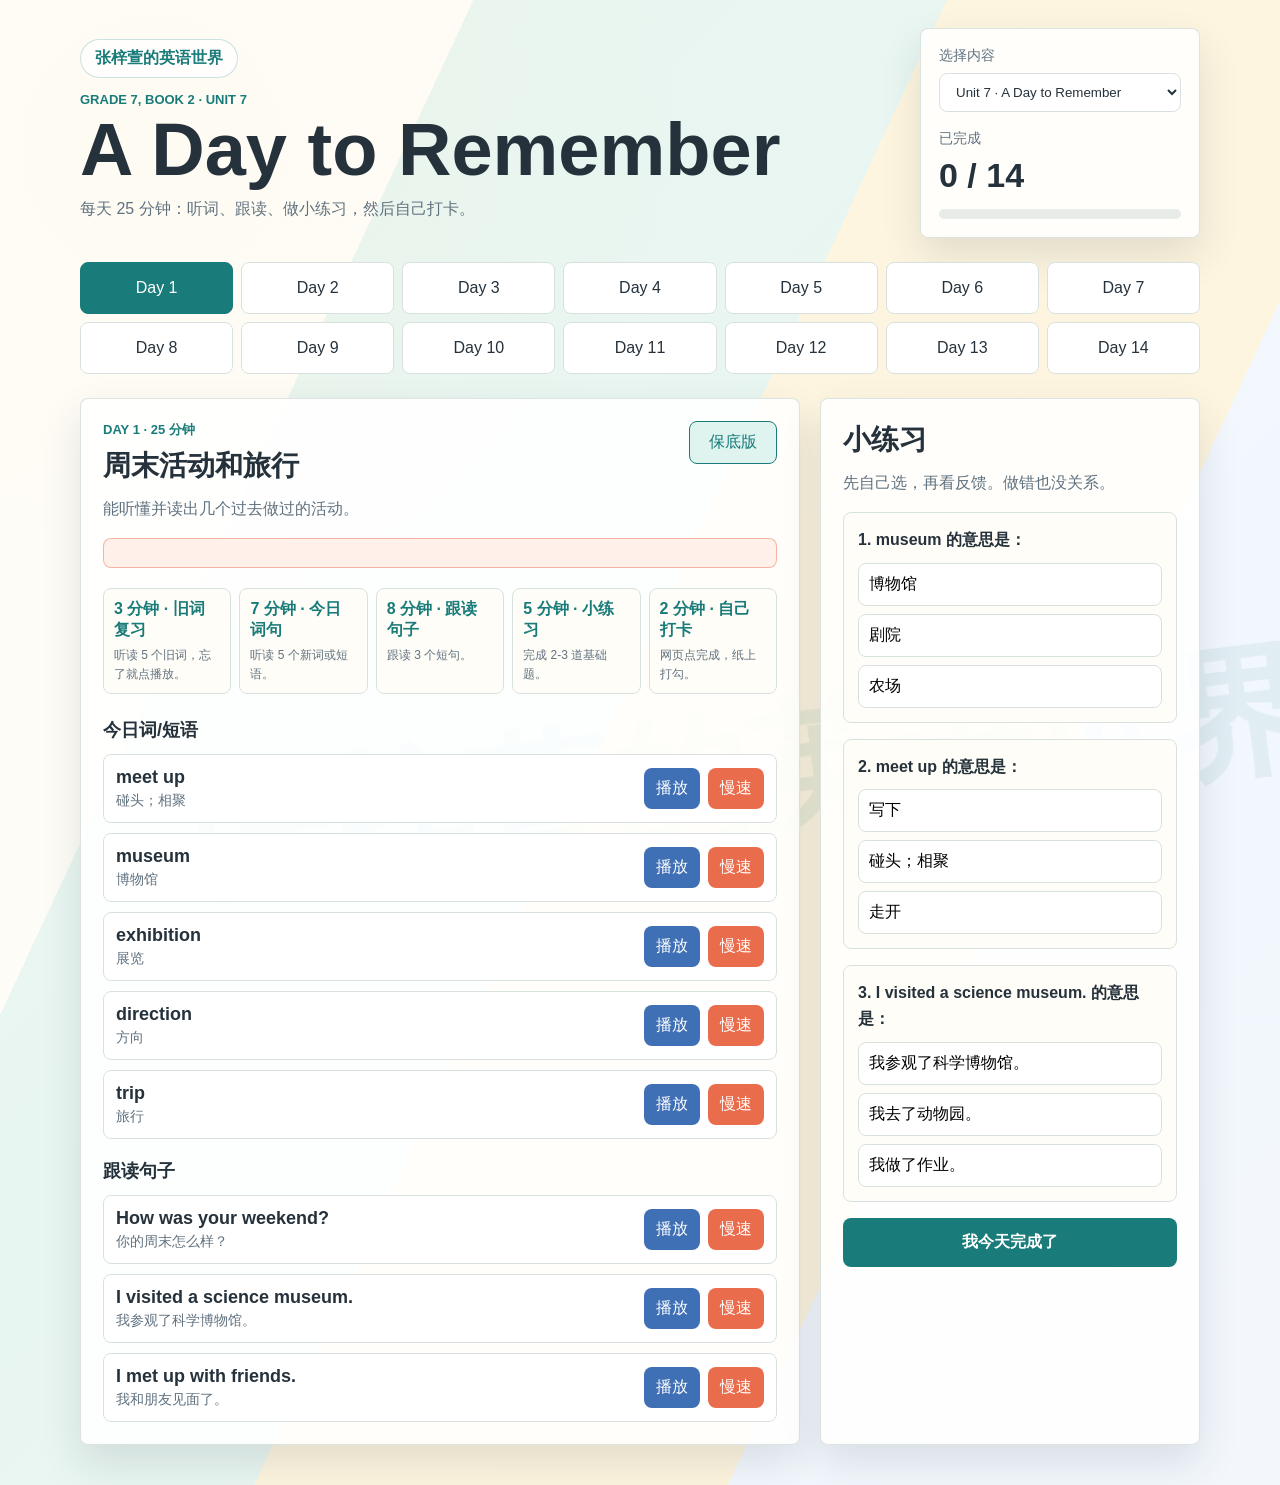
==== English-Checkin.html @ 557998bc "Build English check-in app" ====
<!doctype html>
<html lang="zh-CN">
  <head>
    <meta charset="utf-8">
    <meta name="viewport" content="width=device-width, initial-scale=1">
    <title>English Check-in</title>
    <style>
:root {
  --ink: #25313b;
  --muted: #60717f;
  --paper: #fffdf7;
  --surface: #ffffff;
  --line: #d9e1df;
  --teal: #197c7a;
  --teal-soft: #dff3ef;
  --gold: #f4b942;
  --coral: #e96c4c;
  --blue: #3f6fb5;
  --shadow: 0 18px 40px rgba(37, 49, 59, 0.12);
}

* {
  box-sizing: border-box;
}

body {
  position: relative;
  margin: 0;
  color: var(--ink);
  background:
    linear-gradient(115deg, rgba(255, 253, 247, 0.92) 0 24%, rgba(232, 246, 241, 0.84) 24% 48%, rgba(255, 245, 221, 0.9) 48% 72%, rgba(242, 248, 255, 0.9) 72%),
    radial-gradient(circle at 12% 10%, rgba(244, 185, 66, 0.22), transparent 30%),
    linear-gradient(135deg, #f8f3e7 0%, #e9f4f2 45%, #f9efe7 100%);
  font-family: "Microsoft YaHei", "Segoe UI", sans-serif;
}

body::before {
  content: "张梓萱的英语世界";
  position: fixed;
  right: -34px;
  bottom: 28px;
  z-index: -1;
  color: rgba(25, 124, 122, 0.08);
  font-size: clamp(48px, 11vw, 160px);
  font-weight: 900;
  letter-spacing: 0;
  transform: rotate(-7deg);
  white-space: nowrap;
}

button {
  font: inherit;
}

.app-shell {
  width: min(1120px, calc(100% - 32px));
  margin: 0 auto;
  padding: 28px 0 40px;
}

.hero {
  display: grid;
  grid-template-columns: 1fr minmax(220px, 280px);
  gap: 20px;
  align-items: end;
  min-height: 180px;
}

.eyebrow {
  margin: 0 0 8px;
  color: var(--teal);
  font-size: 13px;
  font-weight: 700;
  letter-spacing: 0;
  text-transform: uppercase;
}

.brand-banner {
  display: inline-flex;
  margin: 0 0 14px;
  border: 1px solid rgba(25, 124, 122, 0.22);
  border-radius: 999px;
  background: rgba(255, 255, 255, 0.72);
  color: var(--teal);
  padding: 8px 14px;
  font-size: 16px;
  font-weight: 800;
}

h1,
h2,
h3,
p {
  margin-top: 0;
}

h1 {
  margin-bottom: 10px;
  font-size: clamp(38px, 7vw, 74px);
  line-height: 0.95;
  letter-spacing: 0;
}

h2 {
  margin-bottom: 10px;
  font-size: 28px;
  letter-spacing: 0;
}

h3 {
  margin-bottom: 12px;
  font-size: 18px;
  letter-spacing: 0;
}

.hero-copy,
.goal,
.practice-note,
.complete-note {
  color: var(--muted);
  line-height: 1.7;
}

.fallback-panel {
  display: grid;
  gap: 8px;
  margin: 16px 0 20px;
  border: 1px solid rgba(233, 108, 76, 0.45);
  border-radius: 8px;
  background: #fff0ea;
  padding: 14px;
}

.fallback-panel strong {
  color: #87381f;
}

.fallback-panel span {
  color: var(--ink);
  line-height: 1.6;
}

.fallback-panel button {
  justify-self: start;
  border: 0;
  border-radius: 8px;
  background: var(--coral);
  color: #ffffff;
  cursor: pointer;
  padding: 10px 12px;
}

.progress-panel,
.lesson-card,
.practice-card {
  border: 1px solid rgba(217, 225, 223, 0.9);
  border-radius: 8px;
  background: rgba(255, 255, 255, 0.88);
  box-shadow: var(--shadow);
}

.progress-panel {
  padding: 18px;
}

.progress-label {
  display: block;
  margin-bottom: 8px;
  color: var(--muted);
  font-size: 14px;
}

.unit-picker-label {
  display: block;
  margin-bottom: 8px;
  color: var(--muted);
  font-size: 14px;
}

.unit-picker {
  width: 100%;
  margin-bottom: 18px;
  border: 1px solid var(--line);
  border-radius: 8px;
  background: #ffffff;
  color: var(--ink);
  padding: 10px 12px;
}

.progress-panel strong {
  display: block;
  margin-bottom: 14px;
  font-size: 34px;
}

.progress-track {
  height: 10px;
  overflow: hidden;
  border-radius: 999px;
  background: #e8ece9;
}

.progress-track span {
  display: block;
  width: 0%;
  height: 100%;
  border-radius: inherit;
  background: linear-gradient(90deg, var(--teal), var(--gold));
}

.day-tabs {
  display: grid;
  grid-template-columns: repeat(7, minmax(0, 1fr));
  gap: 8px;
  margin: 24px 0;
}

.day-tab {
  min-height: 52px;
  border: 1px solid var(--line);
  border-radius: 8px;
  color: var(--ink);
  background: var(--surface);
  cursor: pointer;
}

.day-tab.active {
  border-color: var(--teal);
  color: #ffffff;
  background: var(--teal);
}

.day-tab.done::after {
  content: "完成";
  display: block;
  margin-top: 2px;
  font-size: 12px;
  color: inherit;
}

.today-layout {
  display: grid;
  grid-template-columns: minmax(0, 1fr) minmax(320px, 380px);
  gap: 20px;
}

.lesson-card,
.practice-card {
  padding: 22px;
}

.lesson-heading {
  display: flex;
  justify-content: space-between;
  gap: 16px;
  align-items: start;
}

.ghost-button {
  min-width: 88px;
  border: 1px solid var(--teal);
  border-radius: 8px;
  color: var(--teal);
  background: var(--teal-soft);
  cursor: pointer;
  padding: 10px 12px;
}

.routine {
  display: grid;
  grid-template-columns: repeat(5, minmax(0, 1fr));
  gap: 8px;
  margin: 16px 0 24px;
}

.routine-step {
  border: 1px solid var(--line);
  border-radius: 8px;
  padding: 10px;
  background: var(--paper);
}

.routine-step strong {
  display: block;
  margin-bottom: 4px;
  color: var(--teal);
}

.routine-step span {
  color: var(--muted);
  font-size: 12px;
}

.block {
  margin-top: 20px;
}

.chip-row {
  display: grid;
  grid-template-columns: repeat(5, minmax(0, 1fr));
  gap: 8px;
}

.chip {
  border-radius: 999px;
  background: #edf1f5;
  padding: 8px 12px;
  font-size: 14px;
}

.review-audio {
  min-height: 70px;
  border: 1px solid var(--line);
  border-radius: 8px;
  background: #ffffff;
  color: var(--ink);
  cursor: pointer;
  padding: 10px;
  text-align: left;
}

.review-audio strong {
  display: block;
  font-size: 15px;
}

.review-audio span {
  display: block;
  margin-top: 5px;
  color: var(--muted);
  font-size: 12px;
}

.item-list {
  display: grid;
  gap: 10px;
}

.learn-item {
  display: grid;
  grid-template-columns: minmax(0, 1fr) auto auto;
  gap: 8px;
  align-items: center;
  border: 1px solid var(--line);
  border-radius: 8px;
  padding: 12px;
  background: #ffffff;
}

.learn-item strong {
  display: block;
  font-size: 18px;
}

.learn-item span {
  display: block;
  margin-top: 4px;
  color: var(--muted);
  font-size: 14px;
}

.audio-button {
  border: 0;
  border-radius: 8px;
  background: var(--blue);
  color: white;
  cursor: pointer;
  padding: 10px 12px;
}

.audio-button.slow {
  background: var(--coral);
}

.quiz-item {
  margin-bottom: 16px;
  border: 1px solid var(--line);
  border-radius: 8px;
  padding: 14px;
  background: var(--paper);
}

.quiz-prompt {
  margin-bottom: 10px;
  font-weight: 700;
  line-height: 1.6;
}

.choice {
  display: block;
  width: 100%;
  margin-top: 8px;
  border: 1px solid var(--line);
  border-radius: 8px;
  background: #ffffff;
  cursor: pointer;
  padding: 10px;
  text-align: left;
}

.choice.correct {
  border-color: var(--teal);
  background: var(--teal-soft);
}

.choice.wrong {
  border-color: var(--coral);
  background: #fff0ea;
}

.complete-button {
  width: 100%;
  border: 0;
  border-radius: 8px;
  background: var(--teal);
  color: #ffffff;
  cursor: pointer;
  padding: 14px 16px;
  font-weight: 700;
}

.complete-note {
  margin: 12px 0 0;
  text-align: center;
}

@media (max-width: 860px) {
  .hero,
  .today-layout {
    grid-template-columns: 1fr;
  }

  .day-tabs {
    grid-template-columns: repeat(4, minmax(0, 1fr));
  }

  .routine {
    grid-template-columns: repeat(2, minmax(0, 1fr));
  }

  .chip-row {
    grid-template-columns: repeat(2, minmax(0, 1fr));
  }
}

@media (max-width: 560px) {
  .app-shell {
    width: min(100% - 20px, 1120px);
    padding-top: 18px;
  }

  .day-tabs {
    grid-template-columns: repeat(2, minmax(0, 1fr));
  }

  .learn-item {
    grid-template-columns: 1fr;
  }

  .chip-row {
    grid-template-columns: 1fr;
  }
}

    </style>
  </head>
  <body>
    <main class="app-shell">
      <header class="hero">
        <div>
          <p class="brand-banner">张梓萱的英语世界</p>
          <p class="eyebrow" id="unitMeta">Grade 7</p>
          <h1 id="unitTitle">English Check-in</h1>
          <p class="hero-copy" id="unitCopy">每天 25 分钟：听词、跟读、做 3 道小题，然后自己打卡。</p>
        </div>
        <div class="progress-panel" aria-label="学习进度">
          <label class="unit-picker-label" for="unitPicker">选择内容</label>
          <select id="unitPicker" class="unit-picker"></select>
          <span class="progress-label">已完成</span>
          <strong id="doneCount">0 / 7</strong>
          <div class="progress-track"><span id="progressBar"></span></div>
        </div>
      </header>

      <section class="day-tabs" id="dayTabs" aria-label="选择学习天数"></section>

      <section class="today-layout">
        <article class="lesson-card">
          <div class="lesson-heading">
            <div>
              <p class="eyebrow" id="lessonMeta">Day 1</p>
              <h2 id="lessonTitle">加载中</h2>
            </div>
            <button class="ghost-button" id="fallbackButton" type="button">保底版</button>
          </div>

          <p class="goal" id="lessonGoal"></p>
          <div class="fallback-panel" id="fallbackPanel" hidden></div>

          <div class="routine" id="routine"></div>

          <section class="block" id="reviewBlock" hidden>
            <h3>旧词复习</h3>
            <div class="chip-row" id="reviewList"></div>
          </section>

          <section class="block">
            <h3>今日词/短语</h3>
            <div class="item-list" id="termList"></div>
          </section>

          <section class="block">
            <h3>跟读句子</h3>
            <div class="item-list" id="sentenceList"></div>
          </section>
        </article>

        <aside class="practice-card">
          <h2>小练习</h2>
          <p class="practice-note">先自己选，再看反馈。做错也没关系。</p>
          <div id="quizList"></div>
          <button class="complete-button" id="completeButton" type="button">我今天完成了</button>
          <p class="complete-note" id="completeNote"></p>
        </aside>
      </section>
    </main>

    <script>
      window.ENGLISH_CHECKIN_AUDIO_PREFIX = "web/";
window.CHECKIN_STATIC = {
  "manifest": {
    "defaultUnit": "unit7",
    "units": [
      {
        "id": "unit7",
        "label": "Unit 7",
        "title": "A Day to Remember",
        "status": "ready",
        "data": "data/units/unit7.json"
      }
    ]
  },
  "units": {
    "unit7": {
      "id": "unit7",
      "unit": "Unit 7",
      "title": "A Day to Remember",
      "level": "Grade 7, Book 2",
      "duration": "14 days",
      "dailyMinutes": 25,
      "voice": {
        "name": "en-US-JennyNeural",
        "rate": "-15%"
      },
      "routine": [
        {
          "minutes": 3,
          "label": "旧词复习",
          "detail": "听读 5 个旧词，忘了就点播放。"
        },
        {
          "minutes": 7,
          "label": "今日词句",
          "detail": "听读 5 个新词或短语。"
        },
        {
          "minutes": 8,
          "label": "跟读句子",
          "detail": "跟读 3 个短句。"
        },
        {
          "minutes": 5,
          "label": "小练习",
          "detail": "完成 2-3 道基础题。"
        },
        {
          "minutes": 2,
          "label": "自己打卡",
          "detail": "网页点完成，纸上打勾。"
        }
      ],
      "days": [
        {
          "id": "day-01",
          "day": 1,
          "title": "周末活动和旅行",
          "goal": "能听懂并读出几个过去做过的活动。",
          "fallback": "听读 3 个词和 1 个句子，也算完成。",
          "review": [],
          "terms": [
            {
              "english": "meet up",
              "chinese": "碰头；相聚",
              "audio": "audio/unit7/day-01/term-01-meet-up.mp3"
            },
            {
              "english": "museum",
              "chinese": "博物馆",
              "audio": "audio/unit7/day-01/term-02-museum.mp3"
            },
            {
              "english": "exhibition",
              "chinese": "展览",
              "audio": "audio/unit7/day-01/term-03-exhibition.mp3"
            },
            {
              "english": "direction",
              "chinese": "方向",
              "audio": "audio/unit7/day-01/term-04-direction.mp3"
            },
            {
              "english": "trip",
              "chinese": "旅行",
              "audio": "audio/unit7/day-01/term-05-trip.mp3"
            }
          ],
          "sentences": [
            {
              "english": "How was your weekend?",
              "chinese": "你的周末怎么样？",
              "audio": "audio/unit7/day-01/sentence-01-how-was-your-weekend.mp3"
            },
            {
              "english": "I visited a science museum.",
              "chinese": "我参观了科学博物馆。",
              "audio": "audio/unit7/day-01/sentence-02-i-visited-a-science-museum.mp3"
            },
            {
              "english": "I met up with friends.",
              "chinese": "我和朋友见面了。",
              "audio": "audio/unit7/day-01/sentence-03-i-met-up-with-friends.mp3"
            }
          ],
          "quiz": [
            {
              "prompt": "museum 的意思是：",
              "choices": [
                "博物馆",
                "剧院",
                "农场"
              ],
              "answer": 0
            },
            {
              "prompt": "meet up 的意思是：",
              "choices": [
                "写下",
                "碰头；相聚",
                "走开"
              ],
              "answer": 1
            },
            {
              "prompt": "I visited a science museum. 的意思是：",
              "choices": [
                "我参观了科学博物馆。",
                "我去了动物园。",
                "我做了作业。"
              ],
              "answer": 0
            }
          ]
        },
        {
          "id": "day-02",
          "day": 2,
          "title": "污水处理厂",
          "goal": "认识 wastewater plant 相关词，能理解课本对话大意。",
          "fallback": "听读 3 个词和 1 个句子，也算完成。",
          "review": [
            "meet up",
            "museum",
            "exhibition",
            "direction",
            "trip"
          ],
          "terms": [
            {
              "english": "wastewater",
              "chinese": "废水",
              "audio": "audio/unit7/day-02/term-01-wastewater.mp3"
            },
            {
              "english": "plant",
              "chinese": "工厂",
              "audio": "audio/unit7/day-02/term-02-plant.mp3"
            },
            {
              "english": "into",
              "chinese": "到……里面；进入",
              "audio": "audio/unit7/day-02/term-03-into.mp3"
            },
            {
              "english": "screen",
              "chinese": "滤网；隔板；屏障",
              "audio": "audio/unit7/day-02/term-04-screen.mp3"
            },
            {
              "english": "remove",
              "chinese": "移开；拿走",
              "audio": "audio/unit7/day-02/term-05-remove.mp3"
            }
          ],
          "sentences": [
            {
              "english": "We went to a wastewater plant.",
              "chinese": "我们去了一个污水处理厂。",
              "audio": "audio/unit7/day-02/sentence-01-we-went-to-a-wastewater-plant.mp3"
            },
            {
              "english": "Dirty water goes into the plant.",
              "chinese": "脏水进入工厂。",
              "audio": "audio/unit7/day-02/sentence-02-dirty-water-goes-into-the-plant.mp3"
            },
            {
              "english": "Screens remove large pieces of waste.",
              "chinese": "滤网去除大块废弃物。",
              "audio": "audio/unit7/day-02/sentence-03-screens-remove-large-pieces-of-waste.mp3"
            }
          ],
          "quiz": [
            {
              "prompt": "wastewater 的意思是：",
              "choices": [
                "新鲜水",
                "废水",
                "热水"
              ],
              "answer": 1
            },
            {
              "prompt": "remove 的意思是：",
              "choices": [
                "移开；拿走",
                "记录",
                "同意"
              ],
              "answer": 0
            },
            {
              "prompt": "Dirty water goes into the plant. 的意思是：",
              "choices": [
                "脏水进入工厂。",
                "工厂很干净。",
                "我们去了农场。"
              ],
              "answer": 0
            }
          ]
        },
        {
          "id": "day-03",
          "day": 3,
          "title": "清洁过程",
          "goal": "理解污水变干净的几个基础词。",
          "fallback": "听读 3 个词和 1 个句子，也算完成。",
          "review": [
            "wastewater",
            "plant",
            "screen",
            "remove",
            "trip"
          ],
          "terms": [
            {
              "english": "piece",
              "chinese": "片；块",
              "audio": "audio/unit7/day-03/term-01-piece.mp3"
            },
            {
              "english": "waste",
              "chinese": "废弃物；浪费",
              "audio": "audio/unit7/day-03/term-02-waste.mp3"
            },
            {
              "english": "machine",
              "chinese": "机器",
              "audio": "audio/unit7/day-03/term-03-machine.mp3"
            },
            {
              "english": "germ",
              "chinese": "微生物；细菌",
              "audio": "audio/unit7/day-03/term-04-germ.mp3"
            },
            {
              "english": "step",
              "chinese": "步骤；脚步",
              "audio": "audio/unit7/day-03/term-05-step.mp3"
            }
          ],
          "sentences": [
            {
              "english": "Machines remove germs from the water.",
              "chinese": "机器从水中去除细菌。",
              "audio": "audio/unit7/day-03/sentence-01-machines-remove-germs-from-the-water.mp3"
            },
            {
              "english": "It takes a few more steps.",
              "chinese": "这还需要更多几个步骤。",
              "audio": "audio/unit7/day-03/sentence-02-it-takes-a-few-more-steps.mp3"
            },
            {
              "english": "The water becomes clean again.",
              "chinese": "水又变干净了。",
              "audio": "audio/unit7/day-03/sentence-03-the-water-becomes-clean-again.mp3"
            }
          ],
          "quiz": [
            {
              "prompt": "machine 的意思是：",
              "choices": [
                "机器",
                "篮子",
                "黄瓜"
              ],
              "answer": 0
            },
            {
              "prompt": "germ 的意思是：",
              "choices": [
                "演员",
                "细菌",
                "道路"
              ],
              "answer": 1
            },
            {
              "prompt": "step 的意思是：",
              "choices": [
                "步骤；脚步",
                "帐篷",
                "想法"
              ],
              "answer": 0
            }
          ]
        },
        {
          "id": "day-04",
          "day": 4,
          "title": "过程和想法",
          "goal": "会读对话里的过程词和表达过去想法的句子。",
          "fallback": "听读 3 个词和 1 个句子，也算完成。",
          "review": [
            "piece",
            "waste",
            "machine",
            "germ",
            "step"
          ],
          "terms": [
            {
              "english": "used to",
              "chinese": "过去常常",
              "audio": "audio/unit7/day-04/term-01-used-to.mp3"
            },
            {
              "english": "realize",
              "chinese": "认识到；实现",
              "audio": "audio/unit7/day-04/term-02-realize.mp3"
            },
            {
              "english": "inside",
              "chinese": "在……里面；在里面",
              "audio": "audio/unit7/day-04/term-03-inside.mp3"
            },
            {
              "english": "go on a trip",
              "chinese": "去旅行",
              "audio": "audio/unit7/day-04/term-04-go-on-a-trip.mp3"
            },
            {
              "english": "process",
              "chinese": "过程",
              "audio": "audio/unit7/day-04/term-05-process.mp3"
            }
          ],
          "sentences": [
            {
              "english": "I used to think it was easy.",
              "chinese": "我过去以为这很容易。",
              "audio": "audio/unit7/day-04/sentence-01-i-used-to-think-it-was-easy.mp3"
            },
            {
              "english": "I didn't realize it was so hard.",
              "chinese": "我没有意识到它这么难。",
              "audio": "audio/unit7/day-04/sentence-02-i-didn-t-realize-it-was-so-hard.mp3"
            },
            {
              "english": "We learnt about the cleaning process.",
              "chinese": "我们了解了清洁过程。",
              "audio": "audio/unit7/day-04/sentence-03-we-learnt-about-the-cleaning-process.mp3"
            }
          ],
          "quiz": [
            {
              "prompt": "used to 的意思是：",
              "choices": [
                "过去常常",
                "现在正在",
                "马上要"
              ],
              "answer": 0
            },
            {
              "prompt": "process 的意思是：",
              "choices": [
                "过程",
                "剧院",
                "叶子"
              ],
              "answer": 0
            },
            {
              "prompt": "I didn't realize it was so hard. 的意思是：",
              "choices": [
                "我没有意识到它这么难。",
                "我觉得它很简单。",
                "我今天去旅行。"
              ],
              "answer": 0
            }
          ]
        },
        {
          "id": "day-05",
          "day": 5,
          "title": "地点和感受",
          "goal": "认识学校旅行常见地点和感受词。",
          "fallback": "听读 3 个词和 1 个句子，也算完成。",
          "review": [
            "used to",
            "realize",
            "inside",
            "go on a trip",
            "process"
          ],
          "terms": [
            {
              "english": "theatre",
              "chinese": "戏院；剧场；电影院",
              "audio": "audio/unit7/day-05/term-01-theatre.mp3"
            },
            {
              "english": "factory",
              "chinese": "工厂",
              "audio": "audio/unit7/day-05/term-02-factory.mp3"
            },
            {
              "english": "terrible",
              "chinese": "糟糕的",
              "audio": "audio/unit7/day-05/term-03-terrible.mp3"
            },
            {
              "english": "actor",
              "chinese": "演员",
              "audio": "audio/unit7/day-05/term-04-actor.mp3"
            },
            {
              "english": "gun",
              "chinese": "枪",
              "audio": "audio/unit7/day-05/term-05-gun.mp3"
            }
          ],
          "sentences": [
            {
              "english": "We went to the theatre to watch a show.",
              "chinese": "我们去了剧院看演出。",
              "audio": "audio/unit7/day-05/sentence-01-we-went-to-the-theatre-to-watch-a-show.mp3"
            },
            {
              "english": "It was terrible.",
              "chinese": "太糟糕了。",
              "audio": "audio/unit7/day-05/sentence-02-it-was-terrible.mp3"
            },
            {
              "english": "I saw my favourite actor in a film.",
              "chinese": "我在电影里看到了我最喜欢的演员。",
              "audio": "audio/unit7/day-05/sentence-03-i-saw-my-favourite-actor-in-a-film.mp3"
            }
          ],
          "quiz": [
            {
              "prompt": "theatre 的意思是：",
              "choices": [
                "剧院",
                "农场",
                "步骤"
              ],
              "answer": 0
            },
            {
              "prompt": "terrible 的意思是：",
              "choices": [
                "糟糕的",
                "新鲜的",
                "直接的"
              ],
              "answer": 0
            },
            {
              "prompt": "actor 的意思是：",
              "choices": [
                "游客",
                "演员",
                "猎人"
              ],
              "answer": 1
            }
          ]
        },
        {
          "id": "day-06",
          "day": 6,
          "title": "路上发生的事",
          "goal": "会读路、试穿、记录等常用表达。",
          "fallback": "听读 3 个词和 1 个句子，也算完成。",
          "review": [
            "theatre",
            "factory",
            "terrible",
            "actor",
            "gun"
          ],
          "terms": [
            {
              "english": "try on",
              "chinese": "试穿",
              "audio": "audio/unit7/day-06/term-01-try-on.mp3"
            },
            {
              "english": "along",
              "chinese": "沿着；顺着",
              "audio": "audio/unit7/day-06/term-02-along.mp3"
            },
            {
              "english": "road",
              "chinese": "道路",
              "audio": "audio/unit7/day-06/term-03-road.mp3"
            },
            {
              "english": "create",
              "chinese": "创造",
              "audio": "audio/unit7/day-06/term-04-create.mp3"
            },
            {
              "english": "record",
              "chinese": "记录；记录本",
              "audio": "audio/unit7/day-06/term-05-record.mp3"
            }
          ],
          "sentences": [
            {
              "english": "We walked along the mountain roads.",
              "chinese": "我们沿着山路走。",
              "audio": "audio/unit7/day-06/sentence-01-we-walked-along-the-mountain-roads.mp3"
            },
            {
              "english": "We tried on some uniforms from the past.",
              "chinese": "我们试穿了一些过去的制服。",
              "audio": "audio/unit7/day-06/sentence-02-we-tried-on-some-uniforms-from-the-past.mp3"
            },
            {
              "english": "I like to record my thoughts.",
              "chinese": "我喜欢记录我的想法。",
              "audio": "audio/unit7/day-06/sentence-03-i-like-to-record-my-thoughts.mp3"
            }
          ],
          "quiz": [
            {
              "prompt": "along 的意思是：",
              "choices": [
                "沿着；顺着",
                "进入",
                "终于"
              ],
              "answer": 0
            },
            {
              "prompt": "try on 的意思是：",
              "choices": [
                "试穿",
                "写下",
                "赚钱"
              ],
              "answer": 0
            },
            {
              "prompt": "record 可以表示：",
              "choices": [
                "记录",
                "分支",
                "谷物"
              ],
              "answer": 0
            }
          ]
        },
        {
          "id": "day-07",
          "day": 7,
          "title": "日记和想法",
          "goal": "认识日记阅读中的核心词。",
          "fallback": "听读 3 个词和 1 个句子，也算完成。",
          "review": [
            "try on",
            "along",
            "road",
            "create",
            "record"
          ],
          "terms": [
            {
              "english": "thought",
              "chinese": "想法",
              "audio": "audio/unit7/day-07/term-01-thought.mp3"
            },
            {
              "english": "skill",
              "chinese": "技能",
              "audio": "audio/unit7/day-07/term-02-skill.mp3"
            },
            {
              "english": "write down",
              "chinese": "写下；记下",
              "audio": "audio/unit7/day-07/term-03-write-down.mp3"
            },
            {
              "english": "explore",
              "chinese": "探索",
              "audio": "audio/unit7/day-07/term-04-explore.mp3"
            },
            {
              "english": "tent",
              "chinese": "帐篷",
              "audio": "audio/unit7/day-07/term-05-tent.mp3"
            }
          ],
          "sentences": [
            {
              "english": "Do you keep a diary?",
              "chinese": "你写日记吗？",
              "audio": "audio/unit7/day-07/sentence-01-do-you-keep-a-diary.mp3"
            },
            {
              "english": "A diary can record thoughts and feelings.",
              "chinese": "日记可以记录想法和感受。",
              "audio": "audio/unit7/day-07/sentence-02-a-diary-can-record-thoughts-and-feelings.mp3"
            },
            {
              "english": "In the morning, we explored the farm.",
              "chinese": "上午，我们探索了农场。",
              "audio": "audio/unit7/day-07/sentence-03-in-the-morning-we-explored-the-farm.mp3"
            }
          ],
          "quiz": [
            {
              "prompt": "thought 的意思是：",
              "choices": [
                "想法",
                "方向",
                "篮子"
              ],
              "answer": 0
            },
            {
              "prompt": "write down 的意思是：",
              "choices": [
                "写下；记下",
                "同意",
                "逃脱"
              ],
              "answer": 0
            },
            {
              "prompt": "explore 的意思是：",
              "choices": [
                "探索",
                "移开",
                "倾倒"
              ],
              "answer": 0
            }
          ]
        },
        {
          "id": "day-08",
          "day": 8,
          "title": "农场劳动",
          "goal": "会读农场和劳动相关词。",
          "fallback": "听读 3 个词和 1 个句子，也算完成。",
          "review": [
            "thought",
            "skill",
            "write down",
            "explore",
            "tent"
          ],
          "terms": [
            {
              "english": "cucumber",
              "chinese": "黄瓜",
              "audio": "audio/unit7/day-08/term-01-cucumber.mp3"
            },
            {
              "english": "from ... to ...",
              "chinese": "从……到……",
              "audio": "audio/unit7/day-08/term-02-from-to.mp3"
            },
            {
              "english": "straight",
              "chinese": "直接；立即；笔直地；直的",
              "audio": "audio/unit7/day-08/term-03-straight.mp3"
            },
            {
              "english": "fill",
              "chinese": "装满；盛满",
              "audio": "audio/unit7/day-08/term-04-fill.mp3"
            },
            {
              "english": "basket",
              "chinese": "篮子；筐",
              "audio": "audio/unit7/day-08/term-05-basket.mp3"
            }
          ],
          "sentences": [
            {
              "english": "There were tomatoes, cucumbers, and many other vegetables.",
              "chinese": "那里有西红柿、黄瓜和许多其他蔬菜。",
              "audio": "audio/unit7/day-08/sentence-01-there-were-tomatoes-cucumbers-and-many-other-vegetables.mp3"
            },
            {
              "english": "These vegetables go from the fields to our tables.",
              "chinese": "这些蔬菜从田地到我们的餐桌。",
              "audio": "audio/unit7/day-08/sentence-02-these-vegetables-go-from-the-fields-to-our-tables.mp3"
            },
            {
              "english": "Slowly, we filled many baskets.",
              "chinese": "慢慢地，我们装满了许多篮子。",
              "audio": "audio/unit7/day-08/sentence-03-slowly-we-filled-many-baskets.mp3"
            }
          ],
          "quiz": [
            {
              "prompt": "cucumber 的意思是：",
              "choices": [
                "黄瓜",
                "草莓",
                "谷物"
              ],
              "answer": 0
            },
            {
              "prompt": "basket 的意思是：",
              "choices": [
                "篮子",
                "道路",
                "细菌"
              ],
              "answer": 0
            },
            {
              "prompt": "from ... to ... 的意思是：",
              "choices": [
                "从……到……",
                "过去常常",
                "同意"
              ],
              "answer": 0
            }
          ]
        },
        {
          "id": "day-09",
          "day": 9,
          "title": "植物和动作",
          "goal": "理解农场日记中的植物和动作词。",
          "fallback": "听读 3 个词和 1 个句子，也算完成。",
          "review": [
            "cucumber",
            "from ... to ...",
            "straight",
            "fill",
            "basket"
          ],
          "terms": [
            {
              "english": "teach, taught",
              "chinese": "教",
              "audio": "audio/unit7/day-09/term-01-teach-taught.mp3"
            },
            {
              "english": "branch",
              "chinese": "分支；树枝",
              "audio": "audio/unit7/day-09/term-02-branch.mp3"
            },
            {
              "english": "leaf, leaves",
              "chinese": "叶；叶子",
              "audio": "audio/unit7/day-09/term-03-leaf-leaves.mp3"
            },
            {
              "english": "finally",
              "chinese": "终于",
              "audio": "audio/unit7/day-09/term-04-finally.mp3"
            },
            {
              "english": "think of",
              "chinese": "考虑；想起",
              "audio": "audio/unit7/day-09/term-05-think-of.mp3"
            }
          ],
          "sentences": [
            {
              "english": "The farmer taught us how to cut branches.",
              "chinese": "农民教我们如何剪枝。",
              "audio": "audio/unit7/day-09/sentence-01-the-farmer-taught-us-how-to-cut-branches.mp3"
            },
            {
              "english": "Finally, we watered the plants.",
              "chinese": "最后，我们给植物浇水。",
              "audio": "audio/unit7/day-09/sentence-02-finally-we-watered-the-plants.mp3"
            },
            {
              "english": "It made me think of hard work.",
              "chinese": "这让我想到了辛苦劳动。",
              "audio": "audio/unit7/day-09/sentence-03-it-made-me-think-of-hard-work.mp3"
            }
          ],
          "quiz": [
            {
              "prompt": "teach 的过去式是：",
              "choices": [
                "teached",
                "taught",
                "teach"
              ],
              "answer": 1
            },
            {
              "prompt": "leaf 的复数是：",
              "choices": [
                "leafs",
                "leaves",
                "leafes"
              ],
              "answer": 1
            },
            {
              "prompt": "finally 的意思是：",
              "choices": [
                "终于",
                "直接",
                "肯定"
              ],
              "answer": 0
            }
          ]
        },
        {
          "id": "day-10",
          "day": 10,
          "title": "食物和日记",
          "goal": "会读日记结尾中的食物和评价词。",
          "fallback": "听读 3 个词和 1 个句子，也算完成。",
          "review": [
            "teach, taught",
            "branch",
            "leaf, leaves",
            "finally",
            "think of"
          ],
          "terms": [
            {
              "english": "grain",
              "chinese": "谷物；谷粒",
              "audio": "audio/unit7/day-10/term-01-grain.mp3"
            },
            {
              "english": "fresh",
              "chinese": "新鲜的",
              "audio": "audio/unit7/day-10/term-02-fresh.mp3"
            },
            {
              "english": "certainly",
              "chinese": "肯定；当然",
              "audio": "audio/unit7/day-10/term-03-certainly.mp3"
            },
            {
              "english": "diary",
              "chinese": "日记；日记本",
              "audio": "audio/unit7/day-10/term-04-diary.mp3"
            },
            {
              "english": "entry",
              "chinese": "日记的一则；入口",
              "audio": "audio/unit7/day-10/term-05-entry.mp3"
            }
          ],
          "sentences": [
            {
              "english": "Every grain comes from hard work.",
              "chinese": "粒粒皆辛苦。",
              "audio": "audio/unit7/day-10/sentence-01-every-grain-comes-from-hard-work.mp3"
            },
            {
              "english": "They were fresh and delicious.",
              "chinese": "它们新鲜又美味。",
              "audio": "audio/unit7/day-10/sentence-02-they-were-fresh-and-delicious.mp3"
            },
            {
              "english": "Sam wrote a diary entry.",
              "chinese": "Sam 写了一则日记。",
              "audio": "audio/unit7/day-10/sentence-03-sam-wrote-a-diary-entry.mp3"
            }
          ],
          "quiz": [
            {
              "prompt": "fresh 的意思是：",
              "choices": [
                "新鲜的",
                "糟糕的",
                "笔直的"
              ],
              "answer": 0
            },
            {
              "prompt": "diary 的意思是：",
              "choices": [
                "日记",
                "展览",
                "过程"
              ],
              "answer": 0
            },
            {
              "prompt": "Every grain comes from hard work. 大意是：",
              "choices": [
                "粒粒皆辛苦。",
                "天气很好。",
                "我喜欢博物馆。"
              ],
              "answer": 0
            }
          ]
        },
        {
          "id": "day-11",
          "day": 11,
          "title": "表达同意和总结",
          "goal": "会读 agree 相关表达，并能说出旅行感受。",
          "fallback": "听读 3 个词和 1 个句子，也算完成。",
          "review": [
            "grain",
            "fresh",
            "certainly",
            "diary",
            "entry"
          ],
          "terms": [
            {
              "english": "agree",
              "chinese": "赞成；同意",
              "audio": "audio/unit7/day-11/term-01-agree.mp3"
            },
            {
              "english": "agree with",
              "chinese": "赞成；同意",
              "audio": "audio/unit7/day-11/term-02-agree-with.mp3"
            },
            {
              "english": "school trip",
              "chinese": "学校旅行",
              "audio": "audio/unit7/day-11/term-03-school-trip.mp3"
            },
            {
              "english": "a day to remember",
              "chinese": "难忘的一天",
              "audio": "audio/unit7/day-11/term-04-a-day-to-remember.mp3"
            },
            {
              "english": "learnt a lot",
              "chinese": "学到了很多",
              "audio": "audio/unit7/day-11/term-05-learnt-a-lot.mp3"
            }
          ],
          "sentences": [
            {
              "english": "Do you agree with Sam?",
              "chinese": "你同意 Sam 的看法吗？",
              "audio": "audio/unit7/day-11/sentence-01-do-you-agree-with-sam.mp3"
            },
            {
              "english": "I learnt a lot from the trip.",
              "chinese": "我从这次旅行中学到了很多。",
              "audio": "audio/unit7/day-11/sentence-02-i-learnt-a-lot-from-the-trip.mp3"
            },
            {
              "english": "Today was really a day to remember.",
              "chinese": "今天真是难忘的一天。",
              "audio": "audio/unit7/day-11/sentence-03-today-was-really-a-day-to-remember.mp3"
            }
          ],
          "quiz": [
            {
              "prompt": "agree with 的意思是：",
              "choices": [
                "同意",
                "探索",
                "移开"
              ],
              "answer": 0
            },
            {
              "prompt": "school trip 的意思是：",
              "choices": [
                "学校旅行",
                "科学展览",
                "英语课"
              ],
              "answer": 0
            },
            {
              "prompt": "a day to remember 的意思是：",
              "choices": [
                "难忘的一天",
                "普通的一天",
                "糟糕的一天"
              ],
              "answer": 0
            }
          ]
        },
        {
          "id": "day-12",
          "day": 12,
          "title": "一般过去时问答",
          "goal": "复习 How was, What did, Did you 这三个高频句型。",
          "fallback": "听读 2 个问句和 1 个回答，也算完成。",
          "review": [
            "agree",
            "agree with",
            "school trip",
            "a day to remember",
            "learnt a lot"
          ],
          "terms": [
            {
              "english": "went",
              "chinese": "go 的过去式；去了",
              "audio": "audio/unit7/day-12/term-01-went.mp3"
            },
            {
              "english": "did",
              "chinese": "do 的过去式；做了",
              "audio": "audio/unit7/day-12/term-02-did.mp3"
            },
            {
              "english": "visited",
              "chinese": "参观了",
              "audio": "audio/unit7/day-12/term-03-visited.mp3"
            },
            {
              "english": "met",
              "chinese": "meet 的过去式；遇见",
              "audio": "audio/unit7/day-12/term-04-met.mp3"
            },
            {
              "english": "saw",
              "chinese": "see 的过去式；看见",
              "audio": "audio/unit7/day-12/term-05-saw.mp3"
            }
          ],
          "sentences": [
            {
              "english": "How was your school trip?",
              "chinese": "你的学校旅行怎么样？",
              "audio": "audio/unit7/day-12/sentence-01-how-was-your-school-trip.mp3"
            },
            {
              "english": "What did you do?",
              "chinese": "你做了什么？",
              "audio": "audio/unit7/day-12/sentence-02-what-did-you-do.mp3"
            },
            {
              "english": "Did you see anything interesting?",
              "chinese": "你看到什么有趣的东西了吗？",
              "audio": "audio/unit7/day-12/sentence-03-did-you-see-anything-interesting.mp3"
            }
          ],
          "quiz": [
            {
              "prompt": "go 的过去式是：",
              "choices": [
                "goed",
                "went",
                "goes"
              ],
              "answer": 1
            },
            {
              "prompt": "How was your school trip? 的合适回答是：",
              "choices": [
                "It was great.",
                "I am fine.",
                "Yes, I do."
              ],
              "answer": 0
            },
            {
              "prompt": "Did you see anything interesting? 的回答可以是：",
              "choices": [
                "Yes, I did.",
                "Yes, I am.",
                "Yes, I can."
              ],
              "answer": 0
            }
          ]
        },
        {
          "id": "day-13",
          "day": 13,
          "title": "日记短句复盘",
          "goal": "用短句复习课本日记：去了哪里、做了什么、感觉如何。",
          "fallback": "听读 3 个短语和 1 个句子，也算完成。",
          "review": [
            "went",
            "did",
            "visited",
            "met",
            "saw"
          ],
          "terms": [
            {
              "english": "explored the farm",
              "chinese": "探索农场",
              "audio": "audio/unit7/day-13/term-01-explored-the-farm.mp3"
            },
            {
              "english": "picked strawberries",
              "chinese": "摘草莓",
              "audio": "audio/unit7/day-13/term-02-picked-strawberries.mp3"
            },
            {
              "english": "watered the plants",
              "chinese": "给植物浇水",
              "audio": "audio/unit7/day-13/term-03-watered-the-plants.mp3"
            },
            {
              "english": "enjoyed working",
              "chinese": "喜欢劳动",
              "audio": "audio/unit7/day-13/term-04-enjoyed-working.mp3"
            },
            {
              "english": "cooked dinner",
              "chinese": "做晚饭",
              "audio": "audio/unit7/day-13/term-05-cooked-dinner.mp3"
            }
          ],
          "sentences": [
            {
              "english": "Today we went on a school trip to a farm.",
              "chinese": "今天我们去农场进行了学校旅行。",
              "audio": "audio/unit7/day-13/sentence-01-today-we-went-on-a-school-trip-to-a-farm.mp3"
            },
            {
              "english": "It was tiring, but I enjoyed working with my hands.",
              "chinese": "这很累，但我喜欢动手劳动。",
              "audio": "audio/unit7/day-13/sentence-02-it-was-tiring-but-i-enjoyed-working-with-my-hands.mp3"
            },
            {
              "english": "My mum cooked some vegetables for dinner.",
              "chinese": "我妈妈做了一些蔬菜当晚餐。",
              "audio": "audio/unit7/day-13/sentence-03-my-mum-cooked-some-vegetables-for-dinner.mp3"
            }
          ],
          "quiz": [
            {
              "prompt": "picked strawberries 的意思是：",
              "choices": [
                "摘草莓",
                "买草莓",
                "洗草莓"
              ],
              "answer": 0
            },
            {
              "prompt": "watered the plants 的意思是：",
              "choices": [
                "给植物浇水",
                "剪树枝",
                "摘叶子"
              ],
              "answer": 0
            },
            {
              "prompt": "Today we went on a school trip to a farm. 的大意是：",
              "choices": [
                "今天我们去农场进行了学校旅行。",
                "今天我们去了剧院。",
                "今天我们去了博物馆。"
              ],
              "answer": 0
            }
          ]
        },
        {
          "id": "day-14",
          "day": 14,
          "title": "轻测试和总结",
          "goal": "轻松复盘 Unit 7，看看哪些词句已经熟了。",
          "fallback": "听读 5 个复习词和 1 个句子，也算完成。",
          "review": [
            "explored the farm",
            "picked strawberries",
            "watered the plants",
            "enjoyed working",
            "cooked dinner"
          ],
          "terms": [
            {
              "english": "wastewater plant",
              "chinese": "污水处理厂",
              "audio": "audio/unit7/day-14/term-01-wastewater-plant.mp3"
            },
            {
              "english": "cleaning process",
              "chinese": "清洁过程",
              "audio": "audio/unit7/day-14/term-02-cleaning-process.mp3"
            },
            {
              "english": "diary entry",
              "chinese": "日记",
              "audio": "audio/unit7/day-14/term-03-diary-entry.mp3"
            },
            {
              "english": "tiring but fun",
              "chinese": "很累但有趣",
              "audio": "audio/unit7/day-14/term-04-tiring-but-fun.mp3"
            },
            {
              "english": "fresh and delicious",
              "chinese": "新鲜又美味",
              "audio": "audio/unit7/day-14/term-05-fresh-and-delicious.mp3"
            }
          ],
          "sentences": [
            {
              "english": "The trip was tiring but fun.",
              "chinese": "这次旅行很累但有趣。",
              "audio": "audio/unit7/day-14/sentence-01-the-trip-was-tiring-but-fun.mp3"
            },
            {
              "english": "Farming isn't easy.",
              "chinese": "农活并不容易。",
              "audio": "audio/unit7/day-14/sentence-02-farming-isn-t-easy.mp3"
            },
            {
              "english": "It made me want to work hard for a better future.",
              "chinese": "这让我想为更好的未来努力。",
              "audio": "audio/unit7/day-14/sentence-03-it-made-me-want-to-work-hard-for-a-better-future.mp3"
            }
          ],
          "quiz": [
            {
              "prompt": "wastewater plant 的意思是：",
              "choices": [
                "污水处理厂",
                "动物园",
                "剧院"
              ],
              "answer": 0
            },
            {
              "prompt": "diary entry 的意思是：",
              "choices": [
                "日记",
                "方向",
                "机器"
              ],
              "answer": 0
            },
            {
              "prompt": "Farming isn't easy. 的意思是：",
              "choices": [
                "农活并不容易。",
                "农场很漂亮。",
                "我喜欢英语。"
              ],
              "answer": 0
            }
          ]
        }
      ]
    }
  }
};

    </script>
    <script>
const state = {
  manifest: null,
  unitEntry: null,
  data: null,
  activeDayIndex: 0,
  audio: null,
  done: new Set(),
};

const elements = {
  unitMeta: document.querySelector("#unitMeta"),
  unitTitle: document.querySelector("#unitTitle"),
  unitCopy: document.querySelector("#unitCopy"),
  unitPicker: document.querySelector("#unitPicker"),
  dayTabs: document.querySelector("#dayTabs"),
  doneCount: document.querySelector("#doneCount"),
  progressBar: document.querySelector("#progressBar"),
  lessonMeta: document.querySelector("#lessonMeta"),
  lessonTitle: document.querySelector("#lessonTitle"),
  lessonGoal: document.querySelector("#lessonGoal"),
  fallbackPanel: document.querySelector("#fallbackPanel"),
  fallbackButton: document.querySelector("#fallbackButton"),
  routine: document.querySelector("#routine"),
  reviewBlock: document.querySelector("#reviewBlock"),
  reviewList: document.querySelector("#reviewList"),
  termList: document.querySelector("#termList"),
  sentenceList: document.querySelector("#sentenceList"),
  quizList: document.querySelector("#quizList"),
  completeButton: document.querySelector("#completeButton"),
  completeNote: document.querySelector("#completeNote"),
};

function doneKey() {
  return `englishCheckin.${state.data.id}.doneDays`;
}

function loadDone() {
  try {
    state.done = new Set(JSON.parse(localStorage.getItem(doneKey()) || "[]"));
  } catch {
    state.done = new Set();
  }
}

function saveDone() {
  try {
    localStorage.setItem(doneKey(), JSON.stringify([...state.done]));
  } catch {
    // Some file:// browser contexts disable localStorage. The page can still be used.
  }
}

function updateProgress() {
  const total = state.data.days.length;
  const done = state.done.size;
  elements.doneCount.textContent = `${done} / ${total}`;
  elements.progressBar.style.width = `${(done / total) * 100}%`;
}

function playAudio(path, rate = 1) {
  if (state.audio) {
    state.audio.pause();
  }
  const prefix = window.ENGLISH_CHECKIN_AUDIO_PREFIX || "";
  const audioPath = /^https?:|^file:|^\//.test(path) ? path : `${prefix}${path}`;
  state.audio = new Audio(audioPath);
  state.audio.playbackRate = rate;
  state.audio.play().catch(() => {
    elements.completeNote.textContent = "音频暂时无法播放，请确认已生成 MP3，并通过本地服务器打开页面。";
  });
}

function audioMap() {
  const items = new Map();
  state.data.days.forEach((day) => {
    [...day.terms, ...day.sentences].forEach((item) => {
      if (!items.has(item.english)) {
        items.set(item.english, item);
      }
    });
  });
  return items;
}

function renderUnitPicker() {
  elements.unitPicker.innerHTML = "";
  state.manifest.units.forEach((unit) => {
    const option = document.createElement("option");
    option.value = unit.id;
    option.textContent = `${unit.label} · ${unit.title}`;
    option.selected = unit.id === state.unitEntry.id;
    elements.unitPicker.appendChild(option);
  });
  elements.unitPicker.onchange = () => loadUnit(elements.unitPicker.value);
}

function renderTabs() {
  elements.dayTabs.innerHTML = "";
  state.data.days.forEach((day, index) => {
    const button = document.createElement("button");
    button.type = "button";
    button.className = "day-tab";
    button.textContent = `Day ${day.day}`;
    if (index === state.activeDayIndex) button.classList.add("active");
    if (state.done.has(day.id)) button.classList.add("done");
    button.addEventListener("click", () => {
      state.activeDayIndex = index;
      render();
    });
    elements.dayTabs.appendChild(button);
  });
}

function renderRoutine() {
  elements.routine.innerHTML = "";
  state.data.routine.forEach((step) => {
    const item = document.createElement("div");
    item.className = "routine-step";
    item.innerHTML = `<strong>${step.minutes} 分钟 · ${step.label}</strong><span>${step.detail}</span>`;
    elements.routine.appendChild(item);
  });
}

function renderReview(day) {
  elements.reviewList.innerHTML = "";
  elements.reviewBlock.hidden = day.review.length === 0;
  const knownAudio = audioMap();
  day.review.forEach((word) => {
    const known = typeof word === "string" ? knownAudio.get(word) : word;
    const english = typeof word === "string" ? word : word.english;
    const chinese = known?.chinese || "旧词复习";
    const audio = known?.audio;
    const item = document.createElement("button");
    item.type = "button";
    item.className = "review-audio";
    item.innerHTML = `<strong>${english}</strong><span>${chinese}</span>`;
    item.addEventListener("click", () => {
      if (audio) {
        playAudio(audio, 0.9);
      } else {
        elements.completeNote.textContent = "这个旧词还没有音频，后续会补齐。";
      }
    });
    elements.reviewList.appendChild(item);
  });
}

function renderLearnItems(container, items) {
  container.innerHTML = "";
  items.forEach((item) => {
    const row = document.createElement("div");
    row.className = "learn-item";
    row.innerHTML = `
      <div>
        <strong>${item.english}</strong>
        <span>${item.chinese}</span>
      </div>
      <button class="audio-button" type="button">播放</button>
      <button class="audio-button slow" type="button">慢速</button>
    `;
    const [normal, slow] = row.querySelectorAll("button");
    normal.addEventListener("click", () => playAudio(item.audio, 1));
    slow.addEventListener("click", () => playAudio(item.audio, 0.82));
    container.appendChild(row);
  });
}

function renderQuiz(day) {
  elements.quizList.innerHTML = "";
  day.quiz.forEach((quiz, quizIndex) => {
    const wrap = document.createElement("div");
    wrap.className = "quiz-item";
    const prompt = document.createElement("div");
    prompt.className = "quiz-prompt";
    prompt.textContent = `${quizIndex + 1}. ${quiz.prompt}`;
    wrap.appendChild(prompt);

    quiz.choices.forEach((choice, choiceIndex) => {
      const button = document.createElement("button");
      button.type = "button";
      button.className = "choice";
      button.textContent = choice;
      button.addEventListener("click", () => {
        [...wrap.querySelectorAll(".choice")].forEach((el) => {
          el.classList.remove("correct", "wrong");
        });
        button.classList.add(choiceIndex === quiz.answer ? "correct" : "wrong");
      });
      wrap.appendChild(button);
    });
    elements.quizList.appendChild(wrap);
  });
}

function render() {
  const day = state.data.days[state.activeDayIndex];
  elements.unitMeta.textContent = `${state.data.level} · ${state.data.unit}`;
  elements.unitTitle.textContent = state.data.title;
  elements.unitCopy.textContent = `每天 ${state.data.dailyMinutes} 分钟：听词、跟读、做小练习，然后自己打卡。`;

  renderUnitPicker();
  renderTabs();
  renderRoutine();
  renderReview(day);
  renderLearnItems(elements.termList, day.terms);
  renderLearnItems(elements.sentenceList, day.sentences);
  renderQuiz(day);

  elements.lessonMeta.textContent = `Day ${day.day} · ${state.data.dailyMinutes} 分钟`;
  elements.lessonTitle.textContent = day.title;
  elements.lessonGoal.textContent = day.goal;
  elements.fallbackPanel.hidden = true;
  elements.fallbackPanel.innerHTML = "";
  elements.completeNote.textContent = state.done.has(day.id) ? "今天已经完成，可以在纸上打勾。" : "";
  elements.fallbackButton.onclick = () => {
    elements.fallbackPanel.hidden = false;
    elements.fallbackPanel.innerHTML = `
      <strong>今天只做保底版也可以</strong>
      <span>${day.fallback}</span>
      <button type="button" id="fallbackComplete">按保底版完成</button>
    `;
    document.querySelector("#fallbackComplete").onclick = () => {
      state.done.add(day.id);
      saveDone();
      updateProgress();
      renderTabs();
      elements.completeNote.textContent = "已按保底版完成，可以在纸上打勾。";
    };
  };
  elements.completeButton.onclick = () => {
    state.done.add(day.id);
    saveDone();
    updateProgress();
    renderTabs();
    elements.completeNote.textContent = "今天已经完成，可以在纸上打勾。";
  };
  updateProgress();
}

async function loadUnit(unitId) {
  const unitEntry = state.manifest.units.find((unit) => unit.id === unitId);
  state.unitEntry = unitEntry || state.manifest.units[0];
  if (window.CHECKIN_STATIC?.units?.[state.unitEntry.id]) {
    state.data = window.CHECKIN_STATIC.units[state.unitEntry.id];
  } else {
    const response = await fetch(state.unitEntry.data);
    state.data = await response.json();
  }
  state.activeDayIndex = 0;
  loadDone();
  render();
}

async function init() {
  if (window.CHECKIN_STATIC?.manifest) {
    state.manifest = window.CHECKIN_STATIC.manifest;
  } else {
    const manifestResponse = await fetch("data/manifest.json");
    state.manifest = await manifestResponse.json();
  }
  const params = new URLSearchParams(window.location.search);
  const unitId = params.get("unit") || state.manifest.defaultUnit;
  await loadUnit(unitId);
}

init().catch(() => {
  document.body.innerHTML = "<main class='app-shell'><h1>加载失败</h1><p>请确认 English-Checkin.html 是最新版本，且 web/audio 文件夹没有被移动。</p></main>";
});

    </script>
  </body>
</html>
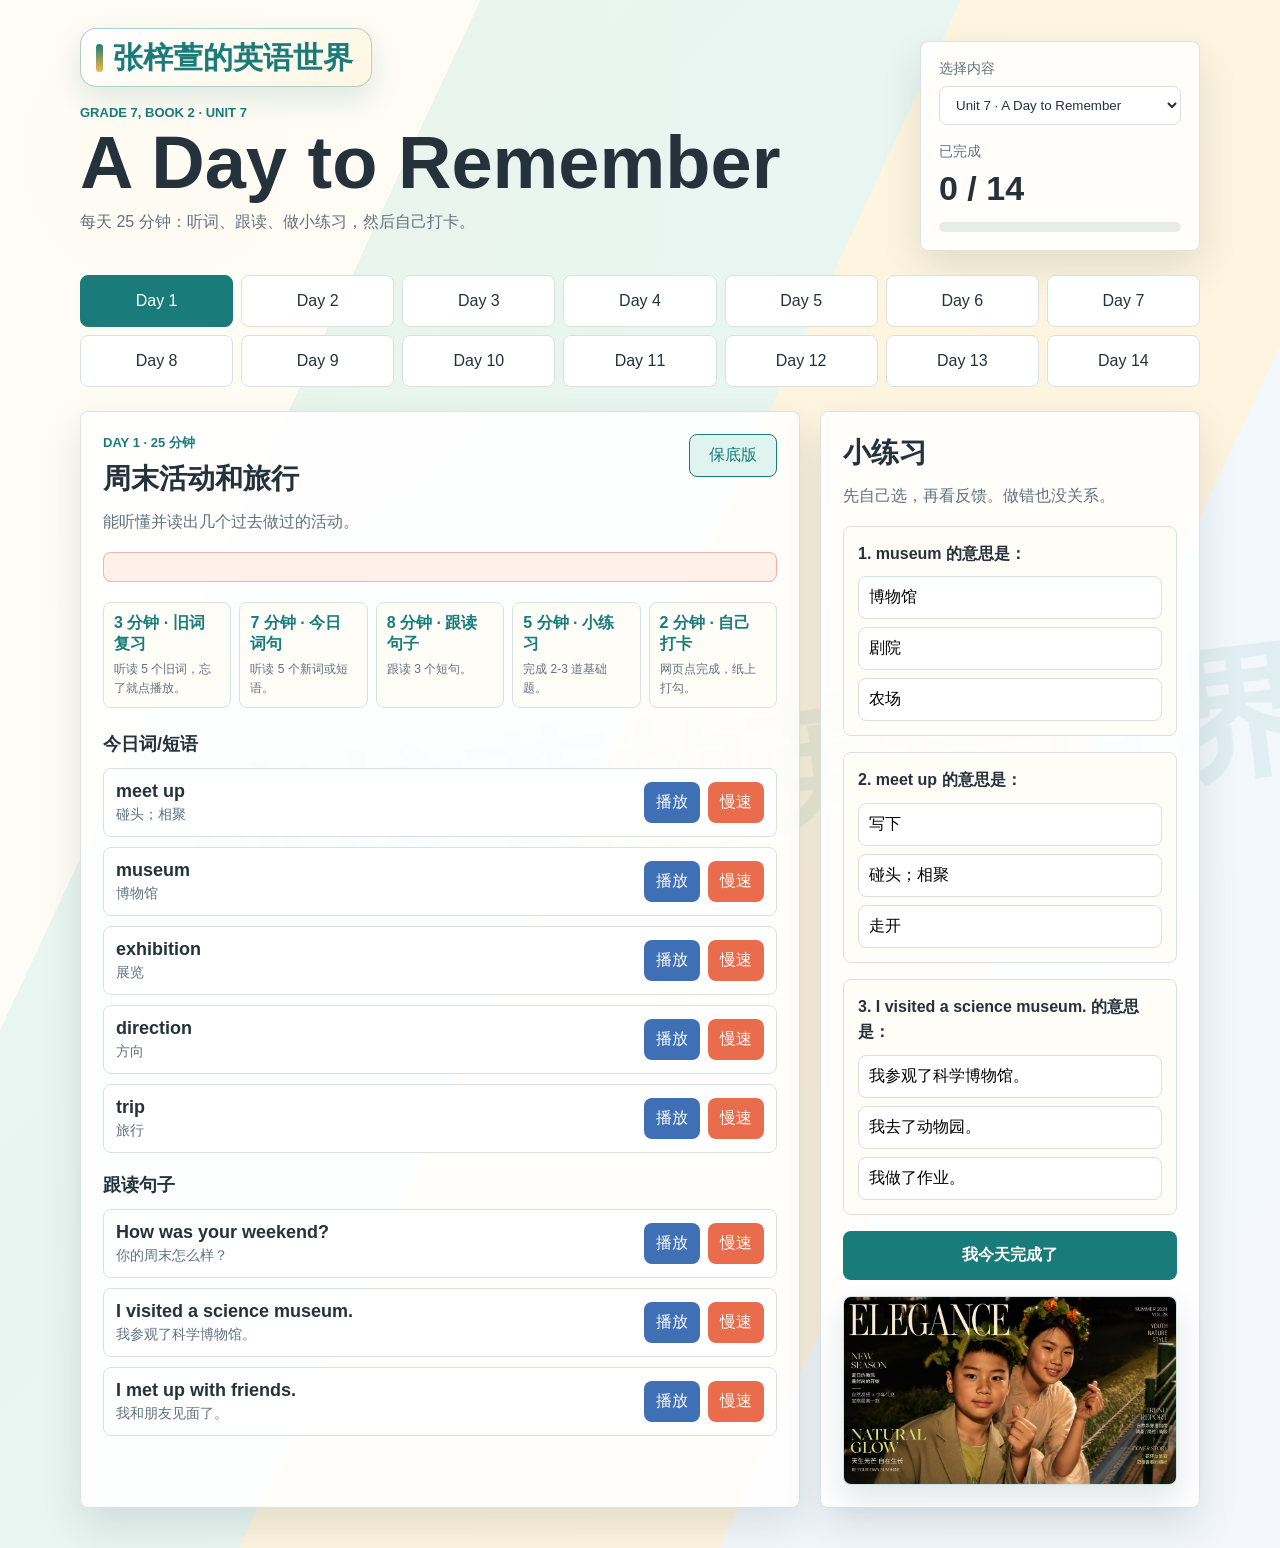
==== commit 1c87e6b5: "Polish check-in visuals" ====
--- a/English-Checkin.html
+++ b/English-Checkin.html
@@ -76,15 +76,31 @@
 }
 
 .brand-banner {
+  position: relative;
   display: inline-flex;
-  margin: 0 0 14px;
-  border: 1px solid rgba(25, 124, 122, 0.22);
+  align-items: center;
+  gap: 10px;
+  margin: 0 0 18px;
+  border: 1px solid rgba(25, 124, 122, 0.34);
+  border-radius: 16px;
+  background:
+    linear-gradient(135deg, rgba(255, 255, 255, 0.94), rgba(255, 246, 224, 0.9)),
+    #fff;
+  color: var(--teal);
+  padding: 12px 18px 12px 15px;
+  font-size: clamp(20px, 3vw, 30px);
+  font-weight: 900;
+  line-height: 1.1;
+  box-shadow: 0 12px 28px rgba(25, 124, 122, 0.14);
+}
+
+.brand-banner::before {
+  content: "";
+  width: 7px;
+  height: 28px;
   border-radius: 999px;
-  background: rgba(255, 255, 255, 0.72);
-  color: var(--teal);
-  padding: 8px 14px;
-  font-size: 16px;
-  font-weight: 800;
+  background: linear-gradient(180deg, var(--teal), var(--gold));
+  flex: 0 0 auto;
 }
 
 h1,
@@ -422,6 +438,22 @@
 .complete-note {
   margin: 12px 0 0;
   text-align: center;
+}
+
+.web-photo-card {
+  margin: 16px 0 0;
+  border: 1px solid rgba(25, 124, 122, 0.22);
+  border-radius: 8px;
+  overflow: hidden;
+  background: #fff;
+  box-shadow: 0 14px 30px rgba(37, 49, 59, 0.12);
+}
+
+.web-photo-card img {
+  display: block;
+  width: 100%;
+  aspect-ratio: 16 / 9;
+  object-fit: cover;
 }
 
 @media (max-width: 860px) {
@@ -521,6 +553,9 @@
           <div id="quizList"></div>
           <button class="complete-button" id="completeButton" type="button">我今天完成了</button>
           <p class="complete-note" id="completeNote"></p>
+          <figure class="web-photo-card">
+            <img src="print/assets/zixuan-cover.jpg" alt="张梓萱的英语学习照片">
+          </figure>
         </aside>
       </section>
     </main>
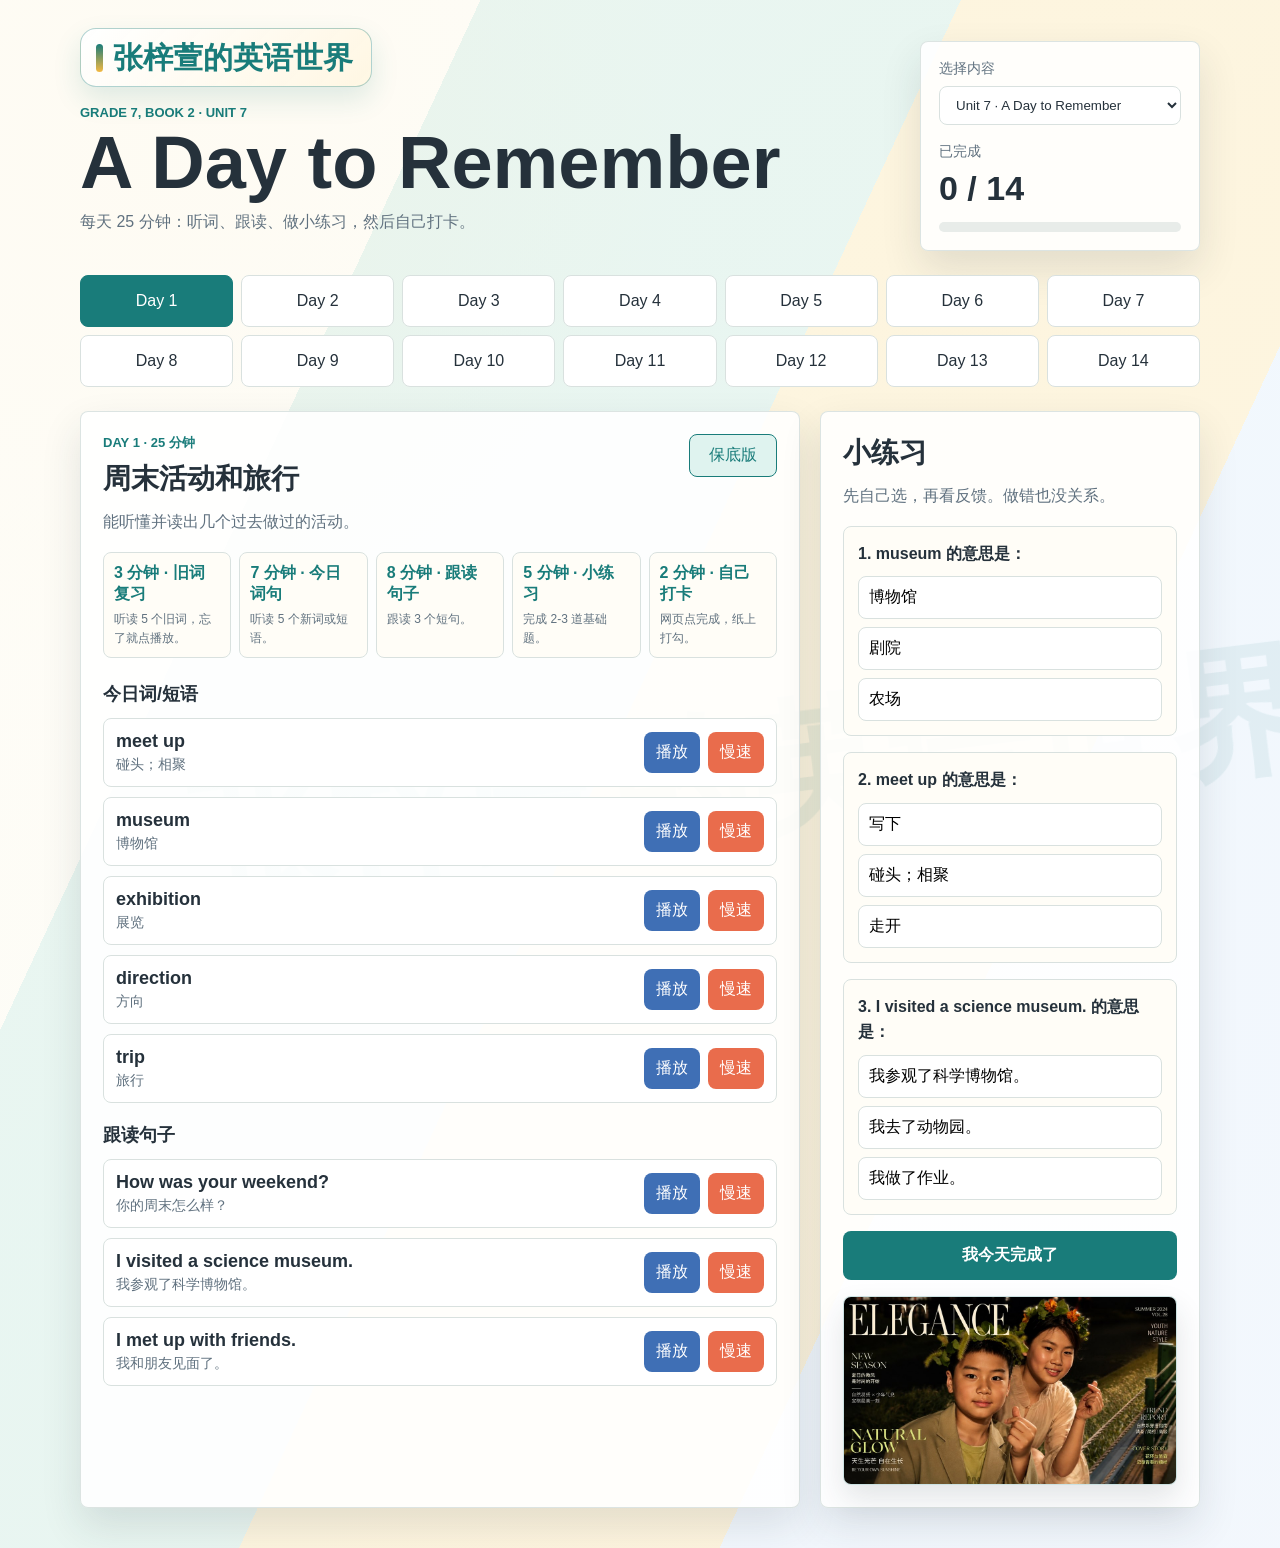
==== commit 3b1578bd: "Add encouragement animations" ====
--- a/English-Checkin.html
+++ b/English-Checkin.html
@@ -16,6 +16,9 @@
   --gold: #f4b942;
   --coral: #e96c4c;
   --blue: #3f6fb5;
+  --rose: #ee7f91;
+  --rose-soft: #ffe8ed;
+  --mint: #bfe8d8;
   --shadow: 0 18px 40px rgba(37, 49, 59, 0.12);
 }
 
@@ -26,6 +29,7 @@
 body {
   position: relative;
   margin: 0;
+  overflow-x: hidden;
   color: var(--ink);
   background:
     linear-gradient(115deg, rgba(255, 253, 247, 0.92) 0 24%, rgba(232, 246, 241, 0.84) 24% 48%, rgba(255, 245, 221, 0.9) 48% 72%, rgba(242, 248, 255, 0.9) 72%),
@@ -52,6 +56,22 @@
   font: inherit;
 }
 
+[hidden] {
+  display: none !important;
+}
+
+button,
+.learn-item,
+.routine-step,
+.quiz-item,
+.web-photo-card {
+  transition:
+    transform 160ms ease,
+    border-color 160ms ease,
+    box-shadow 160ms ease,
+    background-color 160ms ease;
+}
+
 .app-shell {
   width: min(1120px, calc(100% - 32px));
   margin: 0 auto;
@@ -64,6 +84,30 @@
   gap: 20px;
   align-items: end;
   min-height: 180px;
+}
+
+.hero > div:first-child,
+.progress-panel,
+.day-tabs,
+.lesson-card,
+.practice-card {
+  animation: softRise 620ms ease both;
+}
+
+.progress-panel {
+  animation-delay: 80ms;
+}
+
+.day-tabs {
+  animation-delay: 130ms;
+}
+
+.lesson-card {
+  animation-delay: 190ms;
+}
+
+.practice-card {
+  animation-delay: 250ms;
 }
 
 .eyebrow {
@@ -92,6 +136,8 @@
   font-weight: 900;
   line-height: 1.1;
   box-shadow: 0 12px 28px rgba(25, 124, 122, 0.14);
+  isolation: isolate;
+  overflow: hidden;
 }
 
 .brand-banner::before {
@@ -101,6 +147,16 @@
   border-radius: 999px;
   background: linear-gradient(180deg, var(--teal), var(--gold));
   flex: 0 0 auto;
+}
+
+.brand-banner::after {
+  content: "";
+  position: absolute;
+  inset: 0 auto 0 -70px;
+  z-index: -1;
+  width: 58px;
+  background: linear-gradient(100deg, transparent, rgba(255, 255, 255, 0.72), transparent);
+  animation: badgeShine 5s ease-in-out infinite;
 }
 
 h1,
@@ -222,6 +278,11 @@
   height: 100%;
   border-radius: inherit;
   background: linear-gradient(90deg, var(--teal), var(--gold));
+  transition: width 680ms cubic-bezier(0.22, 1, 0.36, 1);
+}
+
+.progress-track.progress-bump {
+  animation: progressBump 520ms ease;
 }
 
 .day-tabs {
@@ -232,6 +293,8 @@
 }
 
 .day-tab {
+  position: relative;
+  overflow: hidden;
   min-height: 52px;
   border: 1px solid var(--line);
   border-radius: 8px;
@@ -240,10 +303,36 @@
   cursor: pointer;
 }
 
+.day-tab:hover {
+  border-color: rgba(244, 185, 66, 0.7);
+  box-shadow: 0 8px 18px rgba(37, 49, 59, 0.1);
+  transform: translateY(-2px);
+}
+
 .day-tab.active {
   border-color: var(--teal);
   color: #ffffff;
   background: var(--teal);
+}
+
+.day-tab.done {
+  border-color: rgba(244, 185, 66, 0.75);
+  background: linear-gradient(135deg, #fff8dd, #ffffff);
+}
+
+.day-tab.done.active {
+  background: linear-gradient(135deg, var(--teal), #2fa092);
+}
+
+.day-tab.done::before {
+  content: "";
+  position: absolute;
+  top: 7px;
+  right: 8px;
+  width: 10px;
+  height: 10px;
+  background: var(--gold);
+  clip-path: polygon(50% 0%, 62% 34%, 98% 35%, 69% 56%, 79% 91%, 50% 70%, 21% 91%, 31% 56%, 2% 35%, 38% 34%);
 }
 
 .day-tab.done::after {
@@ -296,6 +385,16 @@
   background: var(--paper);
 }
 
+.routine-step:hover,
+.learn-item:hover,
+.review-audio:hover,
+.quiz-item:hover,
+.web-photo-card:hover {
+  border-color: rgba(25, 124, 122, 0.32);
+  box-shadow: 0 12px 24px rgba(37, 49, 59, 0.09);
+  transform: translateY(-2px);
+}
+
 .routine-step strong {
   display: block;
   margin-bottom: 4px;
@@ -325,6 +424,8 @@
 }
 
 .review-audio {
+  position: relative;
+  overflow: hidden;
   min-height: 70px;
   border: 1px solid var(--line);
   border-radius: 8px;
@@ -335,6 +436,12 @@
   text-align: left;
 }
 
+.review-audio.is-playing {
+  border-color: var(--gold);
+  background: #fff8dd;
+  animation: tinyPop 420ms ease;
+}
+
 .review-audio strong {
   display: block;
   font-size: 15px;
@@ -353,6 +460,8 @@
 }
 
 .learn-item {
+  position: relative;
+  overflow: hidden;
   display: grid;
   grid-template-columns: minmax(0, 1fr) auto auto;
   gap: 8px;
@@ -363,6 +472,25 @@
   background: #ffffff;
 }
 
+.learn-item.is-playing {
+  border-color: var(--gold);
+  background: linear-gradient(135deg, #fffdf6, #fff7d8);
+  box-shadow: 0 12px 26px rgba(244, 185, 66, 0.18);
+}
+
+.learn-item.is-playing::after,
+.review-audio.is-playing::after {
+  content: "";
+  position: absolute;
+  top: 10px;
+  right: 12px;
+  width: 12px;
+  height: 12px;
+  background: var(--gold);
+  clip-path: polygon(50% 0%, 62% 34%, 98% 35%, 69% 56%, 79% 91%, 50% 70%, 21% 91%, 31% 56%, 2% 35%, 38% 34%);
+  animation: sparkleTwinkle 900ms ease-in-out infinite;
+}
+
 .learn-item strong {
   display: block;
   font-size: 18px;
@@ -384,8 +512,34 @@
   padding: 10px 12px;
 }
 
+.audio-button:hover,
+.ghost-button:hover,
+.fallback-panel button:hover,
+.complete-button:hover {
+  filter: brightness(1.04);
+  transform: translateY(-1px);
+}
+
+.audio-button:active,
+.ghost-button:active,
+.fallback-panel button:active,
+.complete-button:active,
+.day-tab:active,
+.choice:active {
+  transform: translateY(0) scale(0.98);
+}
+
+.audio-button.is-playing {
+  background: linear-gradient(135deg, var(--blue), #5d8ad0);
+  animation: audioPulse 720ms ease-in-out infinite;
+}
+
 .audio-button.slow {
   background: var(--coral);
+}
+
+.audio-button.slow.is-playing {
+  background: linear-gradient(135deg, var(--coral), var(--rose));
 }
 
 .quiz-item {
@@ -396,6 +550,16 @@
   background: var(--paper);
 }
 
+.quiz-item.answered-correct {
+  border-color: rgba(25, 124, 122, 0.42);
+  background: linear-gradient(135deg, var(--paper), #f3fff9);
+}
+
+.quiz-item.answered-wrong {
+  border-color: rgba(233, 108, 76, 0.35);
+  background: linear-gradient(135deg, var(--paper), #fff6f2);
+}
+
 .quiz-prompt {
   margin-bottom: 10px;
   font-weight: 700;
@@ -403,7 +567,10 @@
 }
 
 .choice {
-  display: block;
+  display: flex;
+  align-items: center;
+  justify-content: space-between;
+  gap: 10px;
   width: 100%;
   margin-top: 8px;
   border: 1px solid var(--line);
@@ -414,14 +581,43 @@
   text-align: left;
 }
 
+.choice:hover {
+  border-color: rgba(63, 111, 181, 0.35);
+  box-shadow: 0 8px 18px rgba(37, 49, 59, 0.07);
+}
+
 .choice.correct {
   border-color: var(--teal);
   background: var(--teal-soft);
+  animation: answerPop 360ms ease;
+}
+
+.choice.correct::after {
+  content: "答对啦";
+  flex: 0 0 auto;
+  border-radius: 999px;
+  background: #ffffff;
+  color: var(--teal);
+  padding: 3px 8px;
+  font-size: 12px;
+  font-weight: 700;
 }
 
 .choice.wrong {
   border-color: var(--coral);
   background: #fff0ea;
+  animation: gentleShake 260ms ease;
+}
+
+.choice.wrong::after {
+  content: "再试一次";
+  flex: 0 0 auto;
+  border-radius: 999px;
+  background: #ffffff;
+  color: #a3462b;
+  padding: 3px 8px;
+  font-size: 12px;
+  font-weight: 700;
 }
 
 .complete-button {
@@ -435,6 +631,10 @@
   font-weight: 700;
 }
 
+.complete-button.is-celebrating {
+  animation: completeGlow 850ms ease;
+}
+
 .complete-note {
   margin: 12px 0 0;
   text-align: center;
@@ -454,6 +654,198 @@
   width: 100%;
   aspect-ratio: 16 / 9;
   object-fit: cover;
+}
+
+.celebration {
+  position: fixed;
+  inset: 0;
+  z-index: 50;
+  display: grid;
+  place-items: center;
+  pointer-events: none;
+  opacity: 0;
+  transition: opacity 180ms ease;
+}
+
+.celebration.show {
+  opacity: 1;
+}
+
+.celebration-card {
+  min-width: min(320px, calc(100vw - 48px));
+  border: 1px solid rgba(244, 185, 66, 0.5);
+  border-radius: 18px;
+  background:
+    linear-gradient(135deg, rgba(255, 255, 255, 0.96), rgba(255, 246, 226, 0.96)),
+    #ffffff;
+  box-shadow: 0 24px 60px rgba(37, 49, 59, 0.2);
+  padding: 20px 24px;
+  text-align: center;
+  animation: celebrationCard 1200ms ease both;
+}
+
+.celebration-card strong {
+  display: block;
+  color: var(--teal);
+  font-size: 26px;
+  line-height: 1.2;
+}
+
+.celebration-card span {
+  display: block;
+  margin-top: 8px;
+  color: var(--muted);
+  line-height: 1.5;
+}
+
+.celebration-spark {
+  position: absolute;
+  left: 50%;
+  top: 50%;
+  width: var(--size, 10px);
+  height: var(--size, 10px);
+  background: var(--color, var(--gold));
+  clip-path: polygon(50% 0%, 62% 34%, 98% 35%, 69% 56%, 79% 91%, 50% 70%, 21% 91%, 31% 56%, 2% 35%, 38% 34%);
+  animation: sparkleBurst 920ms ease-out forwards;
+}
+
+@keyframes softRise {
+  from {
+    opacity: 0;
+    transform: translateY(16px);
+  }
+  to {
+    opacity: 1;
+    transform: translateY(0);
+  }
+}
+
+@keyframes badgeShine {
+  0%,
+  48% {
+    transform: translateX(0);
+  }
+  62%,
+  100% {
+    transform: translateX(420px);
+  }
+}
+
+@keyframes progressBump {
+  0%,
+  100% {
+    transform: scaleY(1);
+  }
+  45% {
+    transform: scaleY(1.35);
+  }
+}
+
+@keyframes tinyPop {
+  0% {
+    transform: scale(1);
+  }
+  50% {
+    transform: scale(1.02);
+  }
+  100% {
+    transform: scale(1);
+  }
+}
+
+@keyframes sparkleTwinkle {
+  0%,
+  100% {
+    transform: rotate(0deg) scale(0.88);
+    opacity: 0.7;
+  }
+  50% {
+    transform: rotate(18deg) scale(1.18);
+    opacity: 1;
+  }
+}
+
+@keyframes audioPulse {
+  0%,
+  100% {
+    box-shadow: 0 0 0 0 rgba(63, 111, 181, 0.26);
+  }
+  50% {
+    box-shadow: 0 0 0 7px rgba(63, 111, 181, 0);
+  }
+}
+
+@keyframes answerPop {
+  0% {
+    transform: scale(1);
+  }
+  50% {
+    transform: scale(1.015);
+  }
+  100% {
+    transform: scale(1);
+  }
+}
+
+@keyframes gentleShake {
+  0%,
+  100% {
+    transform: translateX(0);
+  }
+  33% {
+    transform: translateX(-3px);
+  }
+  66% {
+    transform: translateX(3px);
+  }
+}
+
+@keyframes completeGlow {
+  0%,
+  100% {
+    box-shadow: none;
+  }
+  45% {
+    box-shadow: 0 0 0 8px rgba(244, 185, 66, 0.18), 0 12px 24px rgba(25, 124, 122, 0.18);
+  }
+}
+
+@keyframes celebrationCard {
+  0% {
+    opacity: 0;
+    transform: translateY(14px) scale(0.94);
+  }
+  18%,
+  78% {
+    opacity: 1;
+    transform: translateY(0) scale(1);
+  }
+  100% {
+    opacity: 0;
+    transform: translateY(-8px) scale(0.98);
+  }
+}
+
+@keyframes sparkleBurst {
+  from {
+    opacity: 1;
+    transform: translate(-50%, -50%) rotate(0deg) scale(0.8);
+  }
+  to {
+    opacity: 0;
+    transform: translate(calc(-50% + var(--x)), calc(-50% + var(--y))) rotate(var(--r)) scale(0.2);
+  }
+}
+
+@media (prefers-reduced-motion: reduce) {
+  *,
+  *::before,
+  *::after {
+    animation-duration: 1ms !important;
+    animation-iteration-count: 1 !important;
+    scroll-behavior: auto !important;
+    transition-duration: 1ms !important;
+  }
 }
 
 @media (max-width: 860px) {
@@ -559,6 +951,8 @@
         </aside>
       </section>
     </main>
+
+    <div class="celebration" id="celebration" aria-hidden="true" aria-live="polite"></div>
 
     <script>
       window.ENGLISH_CHECKIN_AUDIO_PREFIX = "web/";
@@ -1840,6 +2234,7 @@
   data: null,
   activeDayIndex: 0,
   audio: null,
+  celebrationTimer: null,
   done: new Set(),
 };
 
@@ -1864,6 +2259,7 @@
   quizList: document.querySelector("#quizList"),
   completeButton: document.querySelector("#completeButton"),
   completeNote: document.querySelector("#completeNote"),
+  celebration: document.querySelector("#celebration"),
 };
 
 function doneKey() {
@@ -1893,7 +2289,85 @@
   elements.progressBar.style.width = `${(done / total) * 100}%`;
 }
 
-function playAudio(path, rate = 1) {
+function setTemporaryClass(element, className, duration = 700) {
+  if (!element) return;
+  element.classList.remove(className);
+  void element.offsetWidth;
+  element.classList.add(className);
+  window.setTimeout(() => element.classList.remove(className), duration);
+}
+
+function markAudioTrigger(trigger, audio) {
+  if (!trigger) return;
+  const targets = [trigger, trigger.closest(".learn-item"), trigger.closest(".review-audio")].filter(Boolean);
+  targets.forEach((target) => target.classList.add("is-playing"));
+  const clear = () => targets.forEach((target) => target.classList.remove("is-playing"));
+  audio.addEventListener("ended", clear, { once: true });
+  audio.addEventListener("error", clear, { once: true });
+  audio.addEventListener("pause", clear, { once: true });
+  window.setTimeout(() => {
+    if (state.audio === audio) clear();
+  }, 4600);
+}
+
+function showCelebration(title, detail) {
+  if (!elements.celebration) return;
+  window.clearTimeout(state.celebrationTimer);
+  elements.celebration.innerHTML = "";
+  elements.celebration.classList.remove("show");
+
+  const card = document.createElement("div");
+  card.className = "celebration-card";
+  const heading = document.createElement("strong");
+  heading.textContent = title;
+  const copy = document.createElement("span");
+  copy.textContent = detail;
+  card.append(heading, copy);
+  elements.celebration.appendChild(card);
+
+  const sparks = [
+    ["-128px", "-78px", "18deg", "10px", "var(--gold)"],
+    ["-92px", "68px", "-28deg", "8px", "var(--rose)"],
+    ["-38px", "-112px", "42deg", "7px", "var(--teal)"],
+    ["34px", "106px", "-18deg", "9px", "var(--gold)"],
+    ["88px", "-82px", "31deg", "8px", "var(--rose)"],
+    ["132px", "52px", "-44deg", "10px", "var(--teal)"],
+    ["0px", "-142px", "10deg", "7px", "var(--gold)"],
+    ["0px", "138px", "-12deg", "8px", "var(--rose)"],
+  ];
+
+  sparks.forEach(([x, y, r, size, color]) => {
+    const spark = document.createElement("span");
+    spark.className = "celebration-spark";
+    spark.style.setProperty("--x", x);
+    spark.style.setProperty("--y", y);
+    spark.style.setProperty("--r", r);
+    spark.style.setProperty("--size", size);
+    spark.style.setProperty("--color", color);
+    elements.celebration.appendChild(spark);
+  });
+
+  elements.celebration.setAttribute("aria-hidden", "false");
+  elements.celebration.classList.add("show");
+  state.celebrationTimer = window.setTimeout(() => {
+    elements.celebration.classList.remove("show");
+    elements.celebration.setAttribute("aria-hidden", "true");
+    elements.celebration.innerHTML = "";
+  }, 1250);
+}
+
+function markComplete(day, message, detail) {
+  state.done.add(day.id);
+  saveDone();
+  updateProgress();
+  renderTabs();
+  elements.completeNote.textContent = message;
+  setTemporaryClass(elements.completeButton, "is-celebrating", 900);
+  setTemporaryClass(elements.progressBar.closest(".progress-track"), "progress-bump", 620);
+  showCelebration("今天完成啦", detail);
+}
+
+function playAudio(path, rate = 1, trigger = null) {
   if (state.audio) {
     state.audio.pause();
   }
@@ -1901,7 +2375,11 @@
   const audioPath = /^https?:|^file:|^\//.test(path) ? path : `${prefix}${path}`;
   state.audio = new Audio(audioPath);
   state.audio.playbackRate = rate;
+  markAudioTrigger(trigger, state.audio);
   state.audio.play().catch(() => {
+    trigger?.classList.remove("is-playing");
+    trigger?.closest(".learn-item")?.classList.remove("is-playing");
+    trigger?.closest(".review-audio")?.classList.remove("is-playing");
     elements.completeNote.textContent = "音频暂时无法播放，请确认已生成 MP3，并通过本地服务器打开页面。";
   });
 }
@@ -1972,7 +2450,7 @@
     item.innerHTML = `<strong>${english}</strong><span>${chinese}</span>`;
     item.addEventListener("click", () => {
       if (audio) {
-        playAudio(audio, 0.9);
+        playAudio(audio, 0.9, item);
       } else {
         elements.completeNote.textContent = "这个旧词还没有音频，后续会补齐。";
       }
@@ -1995,8 +2473,8 @@
       <button class="audio-button slow" type="button">慢速</button>
     `;
     const [normal, slow] = row.querySelectorAll("button");
-    normal.addEventListener("click", () => playAudio(item.audio, 1));
-    slow.addEventListener("click", () => playAudio(item.audio, 0.82));
+    normal.addEventListener("click", () => playAudio(item.audio, 1, normal));
+    slow.addEventListener("click", () => playAudio(item.audio, 0.82, slow));
     container.appendChild(row);
   });
 }
@@ -2017,10 +2495,13 @@
       button.className = "choice";
       button.textContent = choice;
       button.addEventListener("click", () => {
+        wrap.classList.remove("answered-correct", "answered-wrong");
         [...wrap.querySelectorAll(".choice")].forEach((el) => {
           el.classList.remove("correct", "wrong");
         });
-        button.classList.add(choiceIndex === quiz.answer ? "correct" : "wrong");
+        const isCorrect = choiceIndex === quiz.answer;
+        button.classList.add(isCorrect ? "correct" : "wrong");
+        wrap.classList.add(isCorrect ? "answered-correct" : "answered-wrong");
       });
       wrap.appendChild(button);
     });
@@ -2056,19 +2537,11 @@
       <button type="button" id="fallbackComplete">按保底版完成</button>
     `;
     document.querySelector("#fallbackComplete").onclick = () => {
-      state.done.add(day.id);
-      saveDone();
-      updateProgress();
-      renderTabs();
-      elements.completeNote.textContent = "已按保底版完成，可以在纸上打勾。";
+      markComplete(day, "已按保底版完成，可以在纸上打勾。", "保底版也算认真完成。");
     };
   };
   elements.completeButton.onclick = () => {
-    state.done.add(day.id);
-    saveDone();
-    updateProgress();
-    renderTabs();
-    elements.completeNote.textContent = "今天已经完成，可以在纸上打勾。";
+    markComplete(day, "今天已经完成，可以在纸上打勾。", "把今天的小任务收好，明天继续。");
   };
   updateProgress();
 }
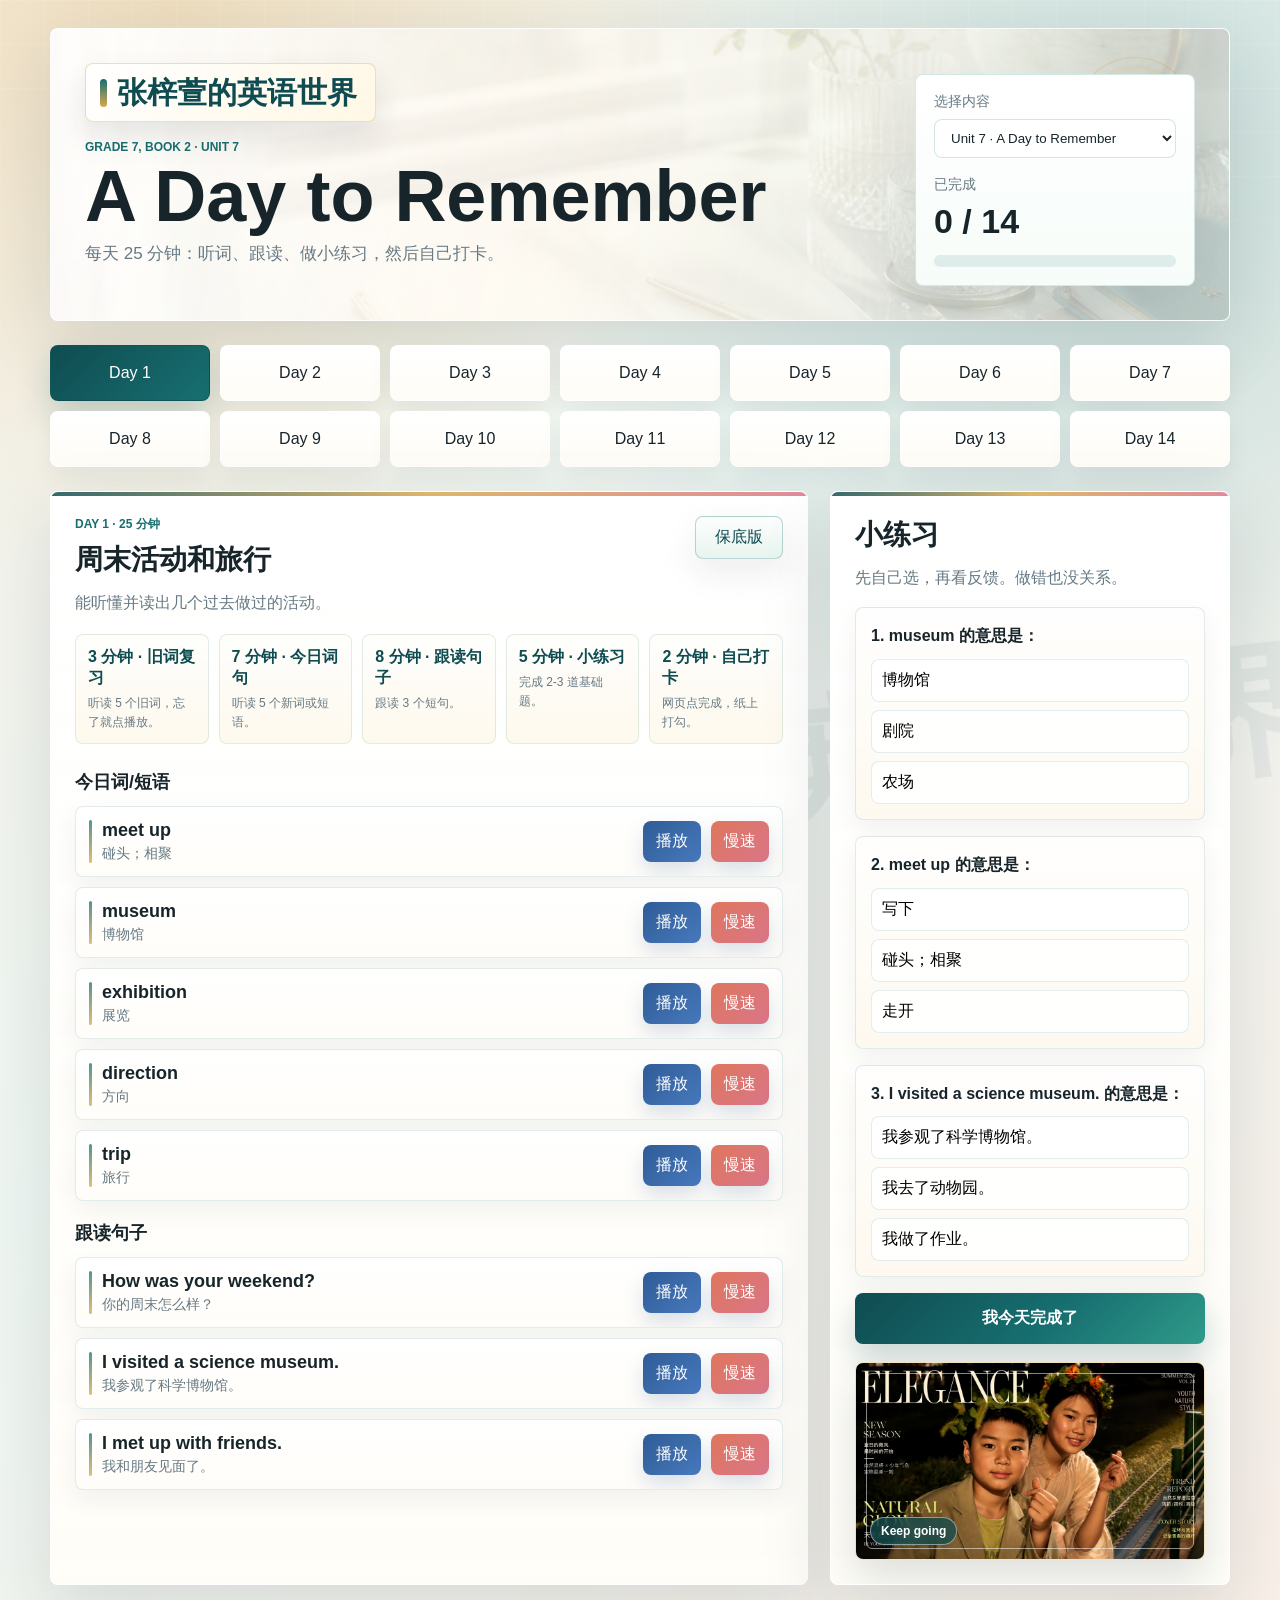
==== commit b616c424: "Polish English check-in visual design" ====
--- a/English-Checkin.html
+++ b/English-Checkin.html
@@ -6,20 +6,24 @@
     <title>English Check-in</title>
     <style>
 :root {
-  --ink: #25313b;
-  --muted: #60717f;
-  --paper: #fffdf7;
-  --surface: #ffffff;
-  --line: #d9e1df;
-  --teal: #197c7a;
-  --teal-soft: #dff3ef;
-  --gold: #f4b942;
-  --coral: #e96c4c;
-  --blue: #3f6fb5;
-  --rose: #ee7f91;
+  --ink: #17252b;
+  --muted: #667983;
+  --paper: #fbf7ee;
+  --surface: rgba(255, 255, 255, 0.88);
+  --surface-strong: #ffffff;
+  --line: rgba(45, 83, 86, 0.16);
+  --teal: #176f70;
+  --teal-deep: #0f4c51;
+  --teal-soft: #e6f4ef;
+  --gold: #d8a84f;
+  --gold-soft: #fff4d7;
+  --coral: #df765d;
+  --blue: #355f9d;
+  --rose: #d97688;
   --rose-soft: #ffe8ed;
-  --mint: #bfe8d8;
-  --shadow: 0 18px 40px rgba(37, 49, 59, 0.12);
+  --mint: #c8eadb;
+  --shadow: 0 24px 70px rgba(23, 37, 43, 0.13);
+  --shadow-soft: 0 14px 34px rgba(23, 37, 43, 0.08);
 }
 
 * {
@@ -32,9 +36,9 @@
   overflow-x: hidden;
   color: var(--ink);
   background:
-    linear-gradient(115deg, rgba(255, 253, 247, 0.92) 0 24%, rgba(232, 246, 241, 0.84) 24% 48%, rgba(255, 245, 221, 0.9) 48% 72%, rgba(242, 248, 255, 0.9) 72%),
-    radial-gradient(circle at 12% 10%, rgba(244, 185, 66, 0.22), transparent 30%),
-    linear-gradient(135deg, #f8f3e7 0%, #e9f4f2 45%, #f9efe7 100%);
+    radial-gradient(circle at 14% 0%, rgba(216, 168, 79, 0.28), transparent 29%),
+    radial-gradient(circle at 88% 12%, rgba(23, 111, 112, 0.18), transparent 32%),
+    linear-gradient(135deg, #f7f1e7 0%, #eef6f2 42%, #f8efe8 100%);
   font-family: "Microsoft YaHei", "Segoe UI", sans-serif;
 }
 
@@ -44,12 +48,25 @@
   right: -34px;
   bottom: 28px;
   z-index: -1;
-  color: rgba(25, 124, 122, 0.08);
+  color: rgba(15, 76, 81, 0.06);
   font-size: clamp(48px, 11vw, 160px);
   font-weight: 900;
   letter-spacing: 0;
   transform: rotate(-7deg);
   white-space: nowrap;
+}
+
+body::after {
+  content: "";
+  position: fixed;
+  inset: 0;
+  z-index: -2;
+  pointer-events: none;
+  background:
+    linear-gradient(rgba(255, 255, 255, 0.26) 1px, transparent 1px),
+    linear-gradient(90deg, rgba(255, 255, 255, 0.22) 1px, transparent 1px);
+  background-size: 44px 44px;
+  mask-image: linear-gradient(to bottom, rgba(0, 0, 0, 0.52), transparent 72%);
 }
 
 button {
@@ -73,17 +90,59 @@
 }
 
 .app-shell {
-  width: min(1120px, calc(100% - 32px));
+  width: min(1180px, calc(100% - 32px));
   margin: 0 auto;
-  padding: 28px 0 40px;
+  padding: 28px 0 46px;
 }
 
 .hero {
+  position: relative;
+  overflow: hidden;
   display: grid;
   grid-template-columns: 1fr minmax(220px, 280px);
-  gap: 20px;
+  gap: 24px;
   align-items: end;
-  min-height: 180px;
+  min-height: 280px;
+  border: 1px solid rgba(255, 255, 255, 0.74);
+  border-radius: 8px;
+  background:
+    linear-gradient(100deg, rgba(255, 255, 255, 0.94) 0%, rgba(255, 250, 239, 0.82) 44%, rgba(236, 247, 242, 0.74) 100%),
+    radial-gradient(circle at 78% 18%, rgba(216, 168, 79, 0.24), transparent 28%),
+    radial-gradient(circle at 88% 80%, rgba(23, 111, 112, 0.16), transparent 26%);
+  box-shadow: var(--shadow);
+  padding: 34px;
+}
+
+.hero::before {
+  content: "";
+  position: absolute;
+  inset: 0;
+  z-index: 0;
+  background:
+    radial-gradient(circle at 78% 18%, rgba(255, 255, 255, 0.72), transparent 20%),
+    linear-gradient(90deg, rgba(255, 255, 255, 0.9), rgba(255, 255, 255, 0.28)),
+    url("assets/premium-study-bg.png");
+  background-position: center;
+  background-size: cover;
+  opacity: 0.34;
+}
+
+.hero::after {
+  content: "";
+  position: absolute;
+  right: 34px;
+  top: 28px;
+  width: 118px;
+  height: 118px;
+  border: 1px solid rgba(216, 168, 79, 0.38);
+  border-radius: 50%;
+  background: radial-gradient(circle, rgba(255, 255, 255, 0.74), rgba(216, 168, 79, 0.12) 62%, transparent 63%);
+  opacity: 0.86;
+}
+
+.hero > * {
+  position: relative;
+  z-index: 1;
 }
 
 .hero > div:first-child,
@@ -113,7 +172,7 @@
 .eyebrow {
   margin: 0 0 8px;
   color: var(--teal);
-  font-size: 13px;
+  font-size: 12px;
   font-weight: 700;
   letter-spacing: 0;
   text-transform: uppercase;
@@ -125,17 +184,17 @@
   align-items: center;
   gap: 10px;
   margin: 0 0 18px;
-  border: 1px solid rgba(25, 124, 122, 0.34);
-  border-radius: 16px;
+  border: 1px solid rgba(216, 168, 79, 0.38);
+  border-radius: 8px;
   background:
-    linear-gradient(135deg, rgba(255, 255, 255, 0.94), rgba(255, 246, 224, 0.9)),
+    linear-gradient(135deg, rgba(255, 255, 255, 0.96), rgba(255, 247, 226, 0.9)),
     #fff;
-  color: var(--teal);
-  padding: 12px 18px 12px 15px;
+  color: var(--teal-deep);
+  padding: 12px 18px 12px 14px;
   font-size: clamp(20px, 3vw, 30px);
   font-weight: 900;
   line-height: 1.1;
-  box-shadow: 0 12px 28px rgba(25, 124, 122, 0.14);
+  box-shadow: 0 16px 32px rgba(23, 37, 43, 0.11);
   isolation: isolate;
   overflow: hidden;
 }
@@ -168,7 +227,8 @@
 
 h1 {
   margin-bottom: 10px;
-  font-size: clamp(38px, 7vw, 74px);
+  max-width: 780px;
+  font-size: clamp(38px, 6vw, 72px);
   line-height: 0.95;
   letter-spacing: 0;
 }
@@ -191,6 +251,11 @@
 .complete-note {
   color: var(--muted);
   line-height: 1.7;
+}
+
+.hero-copy {
+  max-width: 620px;
+  font-size: 17px;
 }
 
 .fallback-panel {
@@ -225,14 +290,21 @@
 .progress-panel,
 .lesson-card,
 .practice-card {
-  border: 1px solid rgba(217, 225, 223, 0.9);
+  border: 1px solid rgba(255, 255, 255, 0.72);
   border-radius: 8px;
-  background: rgba(255, 255, 255, 0.88);
+  background:
+    linear-gradient(180deg, rgba(255, 255, 255, 0.94), rgba(255, 253, 247, 0.86)),
+    var(--surface);
   box-shadow: var(--shadow);
+  backdrop-filter: blur(18px);
 }
 
 .progress-panel {
   padding: 18px;
+  border-color: rgba(23, 111, 112, 0.16);
+  background:
+    linear-gradient(180deg, rgba(255, 255, 255, 0.94), rgba(245, 252, 248, 0.88)),
+    #ffffff;
 }
 
 .progress-label {
@@ -252,9 +324,9 @@
 .unit-picker {
   width: 100%;
   margin-bottom: 18px;
-  border: 1px solid var(--line);
+  border: 1px solid rgba(23, 111, 112, 0.18);
   border-radius: 8px;
-  background: #ffffff;
+  background: rgba(255, 255, 255, 0.78);
   color: var(--ink);
   padding: 10px 12px;
 }
@@ -266,10 +338,10 @@
 }
 
 .progress-track {
-  height: 10px;
+  height: 12px;
   overflow: hidden;
   border-radius: 999px;
-  background: #e8ece9;
+  background: rgba(23, 111, 112, 0.11);
 }
 
 .progress-track span {
@@ -277,7 +349,7 @@
   width: 0%;
   height: 100%;
   border-radius: inherit;
-  background: linear-gradient(90deg, var(--teal), var(--gold));
+  background: linear-gradient(90deg, var(--teal-deep), var(--teal), var(--gold));
   transition: width 680ms cubic-bezier(0.22, 1, 0.36, 1);
 }
 
@@ -288,36 +360,40 @@
 .day-tabs {
   display: grid;
   grid-template-columns: repeat(7, minmax(0, 1fr));
-  gap: 8px;
+  gap: 10px;
   margin: 24px 0;
 }
 
 .day-tab {
   position: relative;
   overflow: hidden;
-  min-height: 52px;
-  border: 1px solid var(--line);
+  min-height: 56px;
+  border: 1px solid rgba(255, 255, 255, 0.72);
   border-radius: 8px;
   color: var(--ink);
-  background: var(--surface);
+  background:
+    linear-gradient(180deg, rgba(255, 255, 255, 0.94), rgba(255, 252, 244, 0.84)),
+    var(--surface);
   cursor: pointer;
+  box-shadow: 0 10px 24px rgba(23, 37, 43, 0.06);
 }
 
 .day-tab:hover {
-  border-color: rgba(244, 185, 66, 0.7);
-  box-shadow: 0 8px 18px rgba(37, 49, 59, 0.1);
+  border-color: rgba(216, 168, 79, 0.56);
+  box-shadow: 0 14px 30px rgba(23, 37, 43, 0.11);
   transform: translateY(-2px);
 }
 
 .day-tab.active {
-  border-color: var(--teal);
+  border-color: rgba(15, 76, 81, 0.6);
   color: #ffffff;
-  background: var(--teal);
+  background: linear-gradient(135deg, var(--teal-deep), var(--teal));
+  box-shadow: 0 16px 34px rgba(15, 76, 81, 0.22);
 }
 
 .day-tab.done {
-  border-color: rgba(244, 185, 66, 0.75);
-  background: linear-gradient(135deg, #fff8dd, #ffffff);
+  border-color: rgba(216, 168, 79, 0.62);
+  background: linear-gradient(135deg, #fff7dc, #ffffff);
 }
 
 .day-tab.done.active {
@@ -345,13 +421,25 @@
 
 .today-layout {
   display: grid;
-  grid-template-columns: minmax(0, 1fr) minmax(320px, 380px);
-  gap: 20px;
+  grid-template-columns: minmax(0, 1fr) minmax(340px, 400px);
+  gap: 22px;
 }
 
 .lesson-card,
 .practice-card {
-  padding: 22px;
+  position: relative;
+  overflow: hidden;
+  padding: 24px;
+}
+
+.lesson-card::before,
+.practice-card::before {
+  content: "";
+  position: absolute;
+  inset: 0 0 auto;
+  height: 4px;
+  background: linear-gradient(90deg, var(--teal-deep), var(--gold), var(--rose));
+  opacity: 0.84;
 }
 
 .lesson-heading {
@@ -363,26 +451,31 @@
 
 .ghost-button {
   min-width: 88px;
-  border: 1px solid var(--teal);
+  border: 1px solid rgba(23, 111, 112, 0.28);
   border-radius: 8px;
-  color: var(--teal);
-  background: var(--teal-soft);
+  color: var(--teal-deep);
+  background:
+    linear-gradient(180deg, rgba(255, 255, 255, 0.9), rgba(230, 244, 239, 0.9)),
+    var(--teal-soft);
   cursor: pointer;
   padding: 10px 12px;
+  box-shadow: var(--shadow-soft);
 }
 
 .routine {
   display: grid;
   grid-template-columns: repeat(5, minmax(0, 1fr));
-  gap: 8px;
-  margin: 16px 0 24px;
+  gap: 10px;
+  margin: 18px 0 26px;
 }
 
 .routine-step {
-  border: 1px solid var(--line);
+  border: 1px solid rgba(23, 111, 112, 0.12);
   border-radius: 8px;
-  padding: 10px;
-  background: var(--paper);
+  padding: 12px;
+  background:
+    linear-gradient(180deg, rgba(255, 255, 255, 0.84), rgba(255, 250, 237, 0.72)),
+    var(--paper);
 }
 
 .routine-step:hover,
@@ -398,7 +491,7 @@
 .routine-step strong {
   display: block;
   margin-bottom: 4px;
-  color: var(--teal);
+  color: var(--teal-deep);
 }
 
 .routine-step span {
@@ -427,9 +520,9 @@
   position: relative;
   overflow: hidden;
   min-height: 70px;
-  border: 1px solid var(--line);
+  border: 1px solid rgba(23, 111, 112, 0.13);
   border-radius: 8px;
-  background: #ffffff;
+  background: rgba(255, 255, 255, 0.86);
   color: var(--ink);
   cursor: pointer;
   padding: 10px;
@@ -463,13 +556,31 @@
   position: relative;
   overflow: hidden;
   display: grid;
-  grid-template-columns: minmax(0, 1fr) auto auto;
-  gap: 8px;
+  grid-template-columns: 3px minmax(0, 1fr) auto auto;
+  gap: 10px;
   align-items: center;
-  border: 1px solid var(--line);
+  border: 1px solid rgba(23, 111, 112, 0.13);
   border-radius: 8px;
-  padding: 12px;
-  background: #ffffff;
+  padding: 13px;
+  background:
+    linear-gradient(180deg, rgba(255, 255, 255, 0.96), rgba(255, 253, 248, 0.9)),
+    #ffffff;
+  box-shadow: 0 10px 26px rgba(23, 37, 43, 0.055);
+}
+
+.learn-item::before {
+  content: "";
+  width: 3px;
+  align-self: stretch;
+  border-radius: 999px;
+  background: linear-gradient(180deg, var(--teal), var(--gold));
+  grid-row: 1;
+  grid-column: 1;
+  opacity: 0.75;
+}
+
+.learn-item > div {
+  grid-column: 2;
 }
 
 .learn-item.is-playing {
@@ -506,10 +617,11 @@
 .audio-button {
   border: 0;
   border-radius: 8px;
-  background: var(--blue);
+  background: linear-gradient(135deg, #2f5c96, #4779bd);
   color: white;
   cursor: pointer;
-  padding: 10px 12px;
+  padding: 10px 13px;
+  box-shadow: 0 10px 20px rgba(53, 95, 157, 0.18);
 }
 
 .audio-button:hover,
@@ -535,7 +647,7 @@
 }
 
 .audio-button.slow {
-  background: var(--coral);
+  background: linear-gradient(135deg, var(--coral), var(--rose));
 }
 
 .audio-button.slow.is-playing {
@@ -544,10 +656,13 @@
 
 .quiz-item {
   margin-bottom: 16px;
-  border: 1px solid var(--line);
+  border: 1px solid rgba(23, 111, 112, 0.13);
   border-radius: 8px;
-  padding: 14px;
-  background: var(--paper);
+  padding: 15px;
+  background:
+    linear-gradient(180deg, rgba(255, 255, 255, 0.92), rgba(255, 250, 240, 0.76)),
+    var(--paper);
+  box-shadow: 0 10px 24px rgba(23, 37, 43, 0.055);
 }
 
 .quiz-item.answered-correct {
@@ -573,9 +688,9 @@
   gap: 10px;
   width: 100%;
   margin-top: 8px;
-  border: 1px solid var(--line);
+  border: 1px solid rgba(23, 111, 112, 0.12);
   border-radius: 8px;
-  background: #ffffff;
+  background: rgba(255, 255, 255, 0.88);
   cursor: pointer;
   padding: 10px;
   text-align: left;
@@ -624,11 +739,14 @@
   width: 100%;
   border: 0;
   border-radius: 8px;
-  background: var(--teal);
+  background:
+    linear-gradient(135deg, var(--teal-deep), var(--teal) 56%, #2f9a8a),
+    var(--teal);
   color: #ffffff;
   cursor: pointer;
-  padding: 14px 16px;
+  padding: 15px 16px;
   font-weight: 700;
+  box-shadow: 0 16px 32px rgba(15, 76, 81, 0.22);
 }
 
 .complete-button.is-celebrating {
@@ -641,12 +759,41 @@
 }
 
 .web-photo-card {
-  margin: 16px 0 0;
-  border: 1px solid rgba(25, 124, 122, 0.22);
+  position: relative;
+  margin: 18px 0 0;
+  border: 1px solid rgba(216, 168, 79, 0.32);
   border-radius: 8px;
   overflow: hidden;
-  background: #fff;
-  box-shadow: 0 14px 30px rgba(37, 49, 59, 0.12);
+  background:
+    linear-gradient(135deg, rgba(255, 255, 255, 0.95), rgba(255, 247, 226, 0.88)),
+    #fff;
+  box-shadow: 0 18px 40px rgba(23, 37, 43, 0.14);
+}
+
+.web-photo-card::before {
+  content: "";
+  position: absolute;
+  inset: 10px;
+  z-index: 1;
+  border: 1px solid rgba(255, 255, 255, 0.52);
+  border-radius: 6px;
+  pointer-events: none;
+}
+
+.web-photo-card::after {
+  content: "Keep going";
+  position: absolute;
+  left: 14px;
+  bottom: 14px;
+  z-index: 2;
+  border: 1px solid rgba(255, 255, 255, 0.46);
+  border-radius: 999px;
+  background: rgba(15, 76, 81, 0.72);
+  color: #ffffff;
+  padding: 6px 10px;
+  font-size: 12px;
+  font-weight: 700;
+  backdrop-filter: blur(10px);
 }
 
 .web-photo-card img {
@@ -654,6 +801,7 @@
   width: 100%;
   aspect-ratio: 16 / 9;
   object-fit: cover;
+  filter: saturate(1.04) contrast(1.03);
 }
 
 .celebration {
@@ -673,8 +821,8 @@
 
 .celebration-card {
   min-width: min(320px, calc(100vw - 48px));
-  border: 1px solid rgba(244, 185, 66, 0.5);
-  border-radius: 18px;
+  border: 1px solid rgba(216, 168, 79, 0.5);
+  border-radius: 8px;
   background:
     linear-gradient(135deg, rgba(255, 255, 255, 0.96), rgba(255, 246, 226, 0.96)),
     #ffffff;
@@ -686,7 +834,7 @@
 
 .celebration-card strong {
   display: block;
-  color: var(--teal);
+  color: var(--teal-deep);
   font-size: 26px;
   line-height: 1.2;
 }
@@ -854,6 +1002,11 @@
     grid-template-columns: 1fr;
   }
 
+  .hero {
+    min-height: auto;
+    padding: 24px;
+  }
+
   .day-tabs {
     grid-template-columns: repeat(4, minmax(0, 1fr));
   }
@@ -873,12 +1026,21 @@
     padding-top: 18px;
   }
 
+  .hero {
+    padding: 18px;
+  }
+
   .day-tabs {
     grid-template-columns: repeat(2, minmax(0, 1fr));
   }
 
   .learn-item {
-    grid-template-columns: 1fr;
+    grid-template-columns: 3px 1fr;
+  }
+
+  .learn-item .audio-button {
+    grid-column: 2;
+    justify-self: start;
   }
 
   .chip-row {
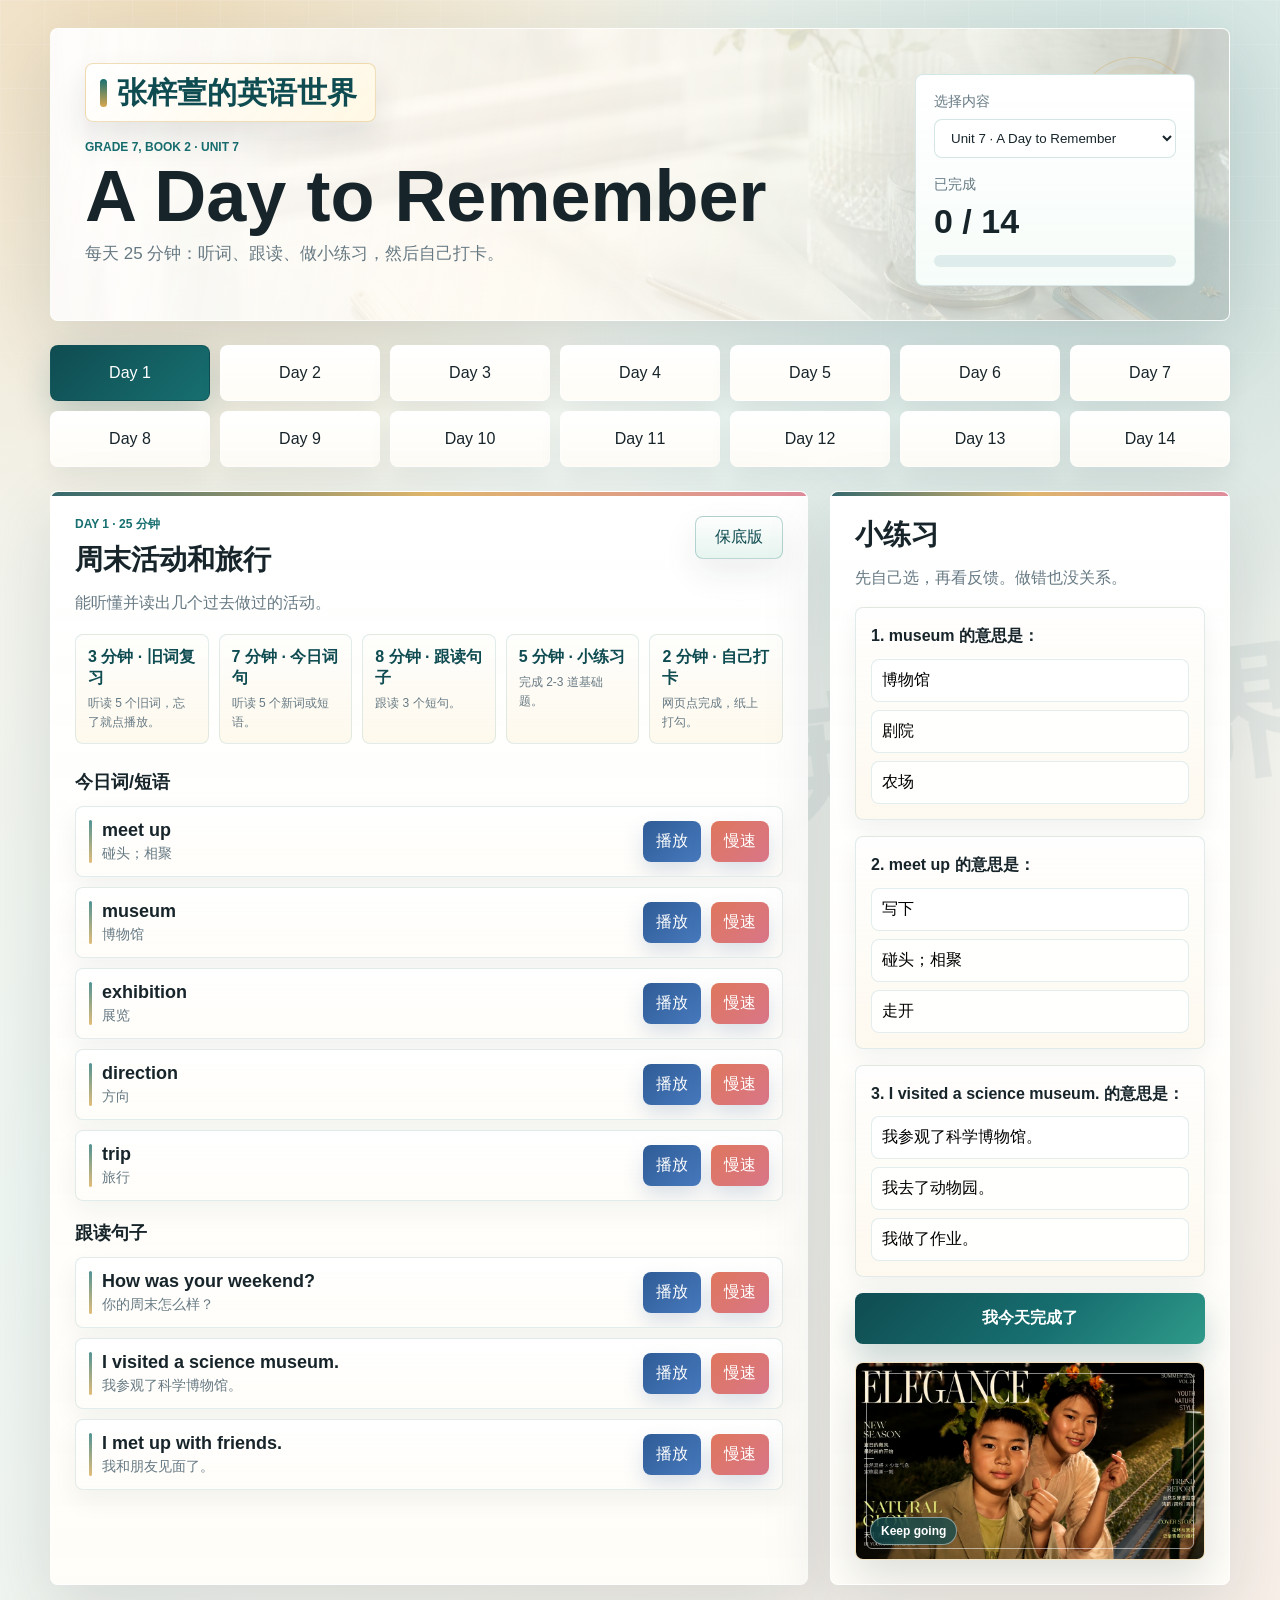
==== commit 3a34b108: "Refine premium English check-in design" ====
--- a/English-Checkin.html
+++ b/English-Checkin.html
@@ -4,6 +4,7 @@
     <meta charset="utf-8">
     <meta name="viewport" content="width=device-width, initial-scale=1">
     <title>English Check-in</title>
+    <link rel="preload" href="assets/premium-study-bg.jpg" as="image">
     <style>
 :root {
   --ink: #17252b;
@@ -73,6 +74,17 @@
   font: inherit;
 }
 
+button,
+select {
+  -webkit-tap-highlight-color: transparent;
+}
+
+button:focus-visible,
+select:focus-visible {
+  outline: 3px solid rgba(216, 168, 79, 0.55);
+  outline-offset: 3px;
+}
+
 [hidden] {
   display: none !important;
 }
@@ -121,7 +133,7 @@
   background:
     radial-gradient(circle at 78% 18%, rgba(255, 255, 255, 0.72), transparent 20%),
     linear-gradient(90deg, rgba(255, 255, 255, 0.9), rgba(255, 255, 255, 0.28)),
-    url("assets/premium-study-bg.png");
+    url("assets/premium-study-bg.jpg");
   background-position: center;
   background-size: cover;
   opacity: 0.34;
@@ -329,6 +341,7 @@
   background: rgba(255, 255, 255, 0.78);
   color: var(--ink);
   padding: 10px 12px;
+  box-shadow: inset 0 1px 0 rgba(255, 255, 255, 0.78);
 }
 
 .progress-panel strong {
@@ -574,7 +587,7 @@
   align-self: stretch;
   border-radius: 999px;
   background: linear-gradient(180deg, var(--teal), var(--gold));
-  grid-row: 1;
+  grid-row: 1 / -1;
   grid-column: 1;
   opacity: 0.75;
 }
@@ -703,7 +716,7 @@
 
 .choice.correct {
   border-color: var(--teal);
-  background: var(--teal-soft);
+  background: linear-gradient(135deg, var(--teal-soft), #f5fff9);
   animation: answerPop 360ms ease;
 }
 
@@ -720,7 +733,7 @@
 
 .choice.wrong {
   border-color: var(--coral);
-  background: #fff0ea;
+  background: linear-gradient(135deg, #fff0ea, #fffaf6);
   animation: gentleShake 260ms ease;
 }
 
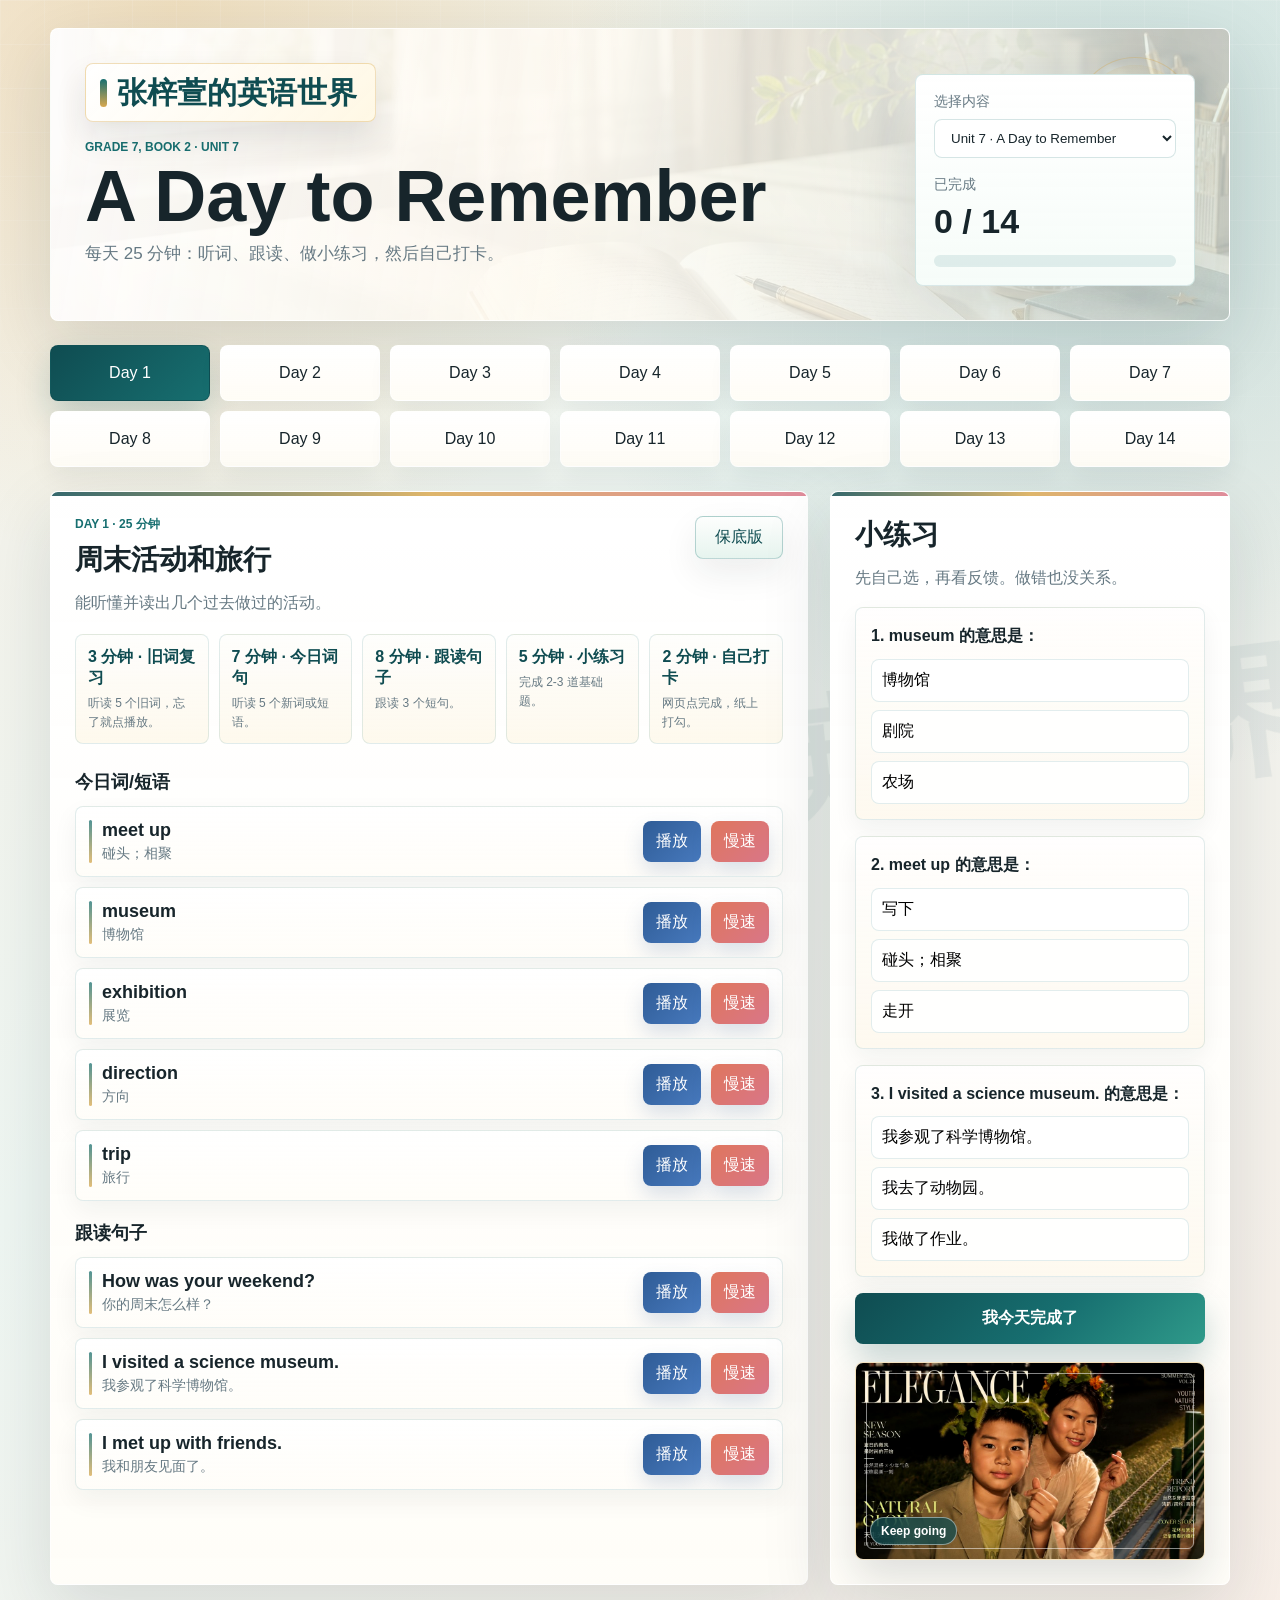
==== commit c6933926: "Add richer premium study background" ====
--- a/English-Checkin.html
+++ b/English-Checkin.html
@@ -4,7 +4,7 @@
     <meta charset="utf-8">
     <meta name="viewport" content="width=device-width, initial-scale=1">
     <title>English Check-in</title>
-    <link rel="preload" href="assets/premium-study-bg.jpg" as="image">
+    <link rel="preload" href="assets/premium-study-bg-v2.jpg" as="image">
     <style>
 :root {
   --ink: #17252b;
@@ -133,7 +133,7 @@
   background:
     radial-gradient(circle at 78% 18%, rgba(255, 255, 255, 0.72), transparent 20%),
     linear-gradient(90deg, rgba(255, 255, 255, 0.9), rgba(255, 255, 255, 0.28)),
-    url("assets/premium-study-bg.jpg");
+    url("assets/premium-study-bg-v2.jpg");
   background-position: center;
   background-size: cover;
   opacity: 0.34;
